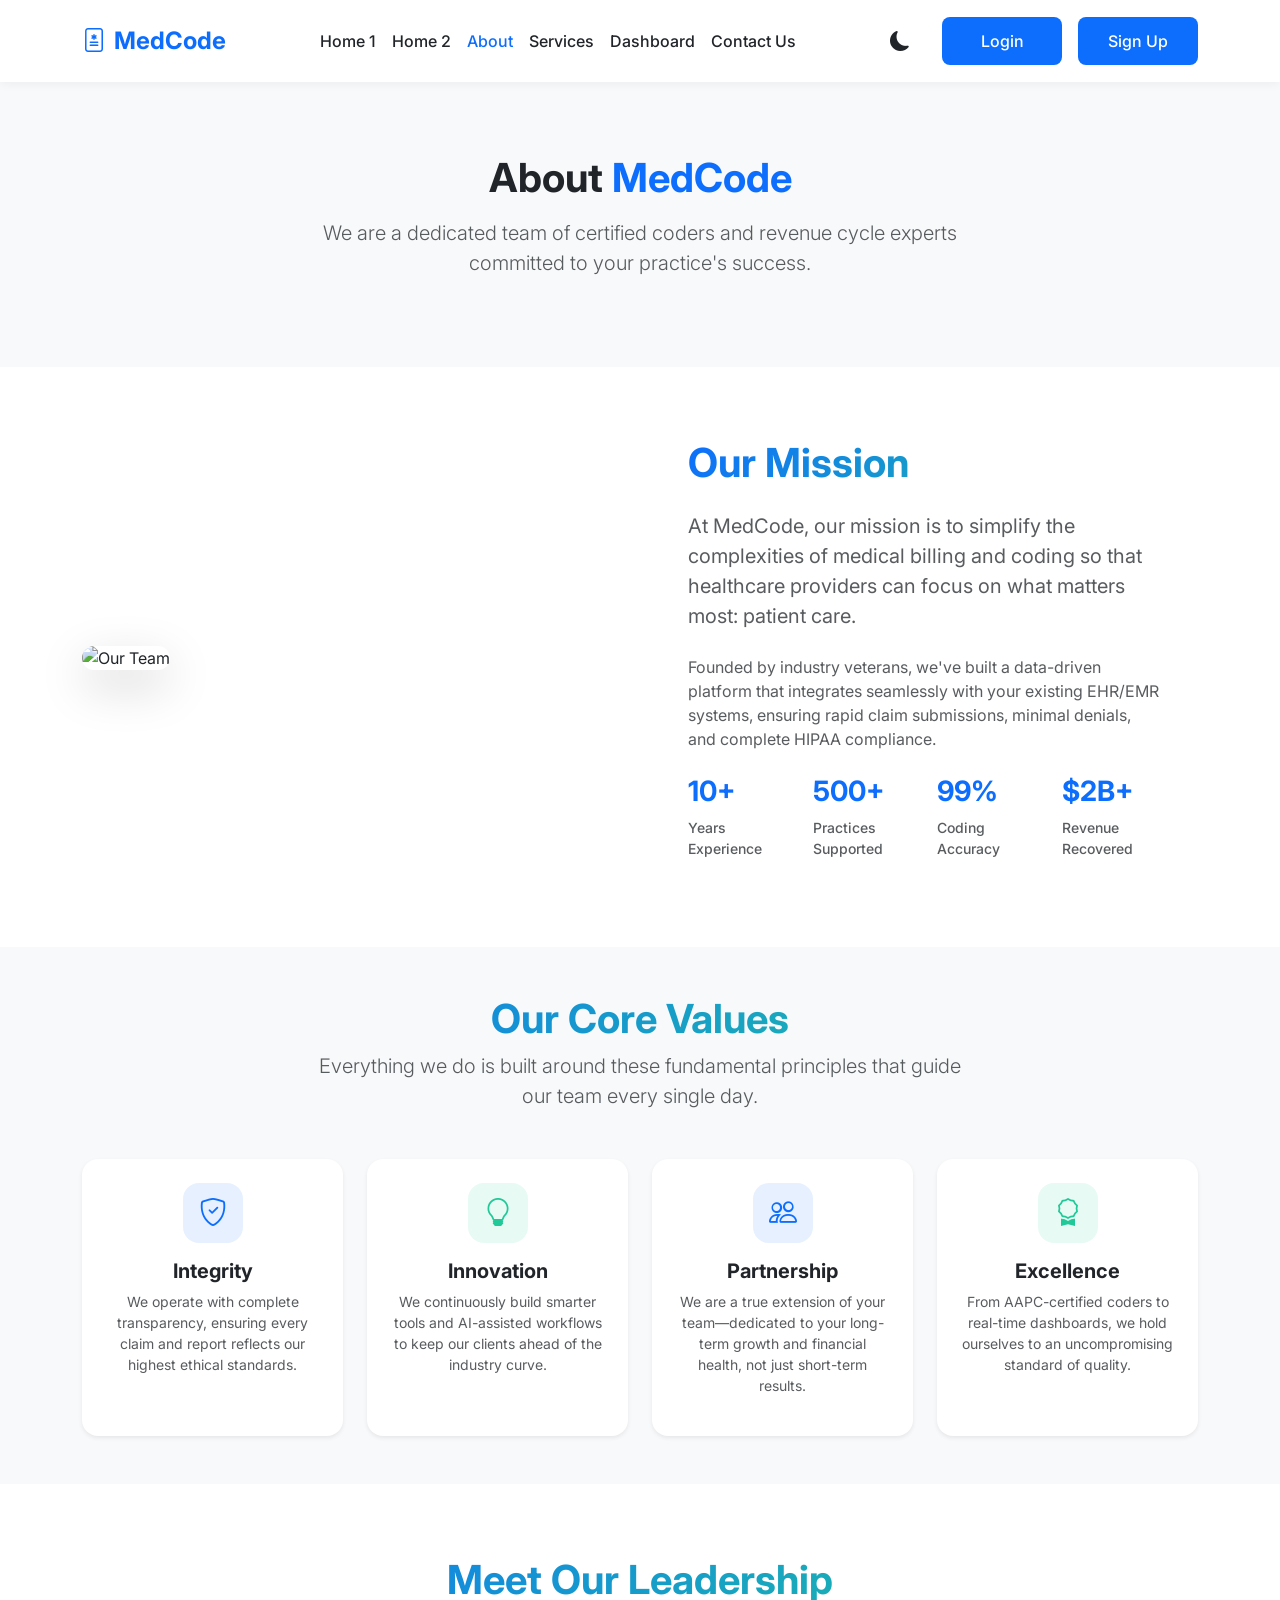
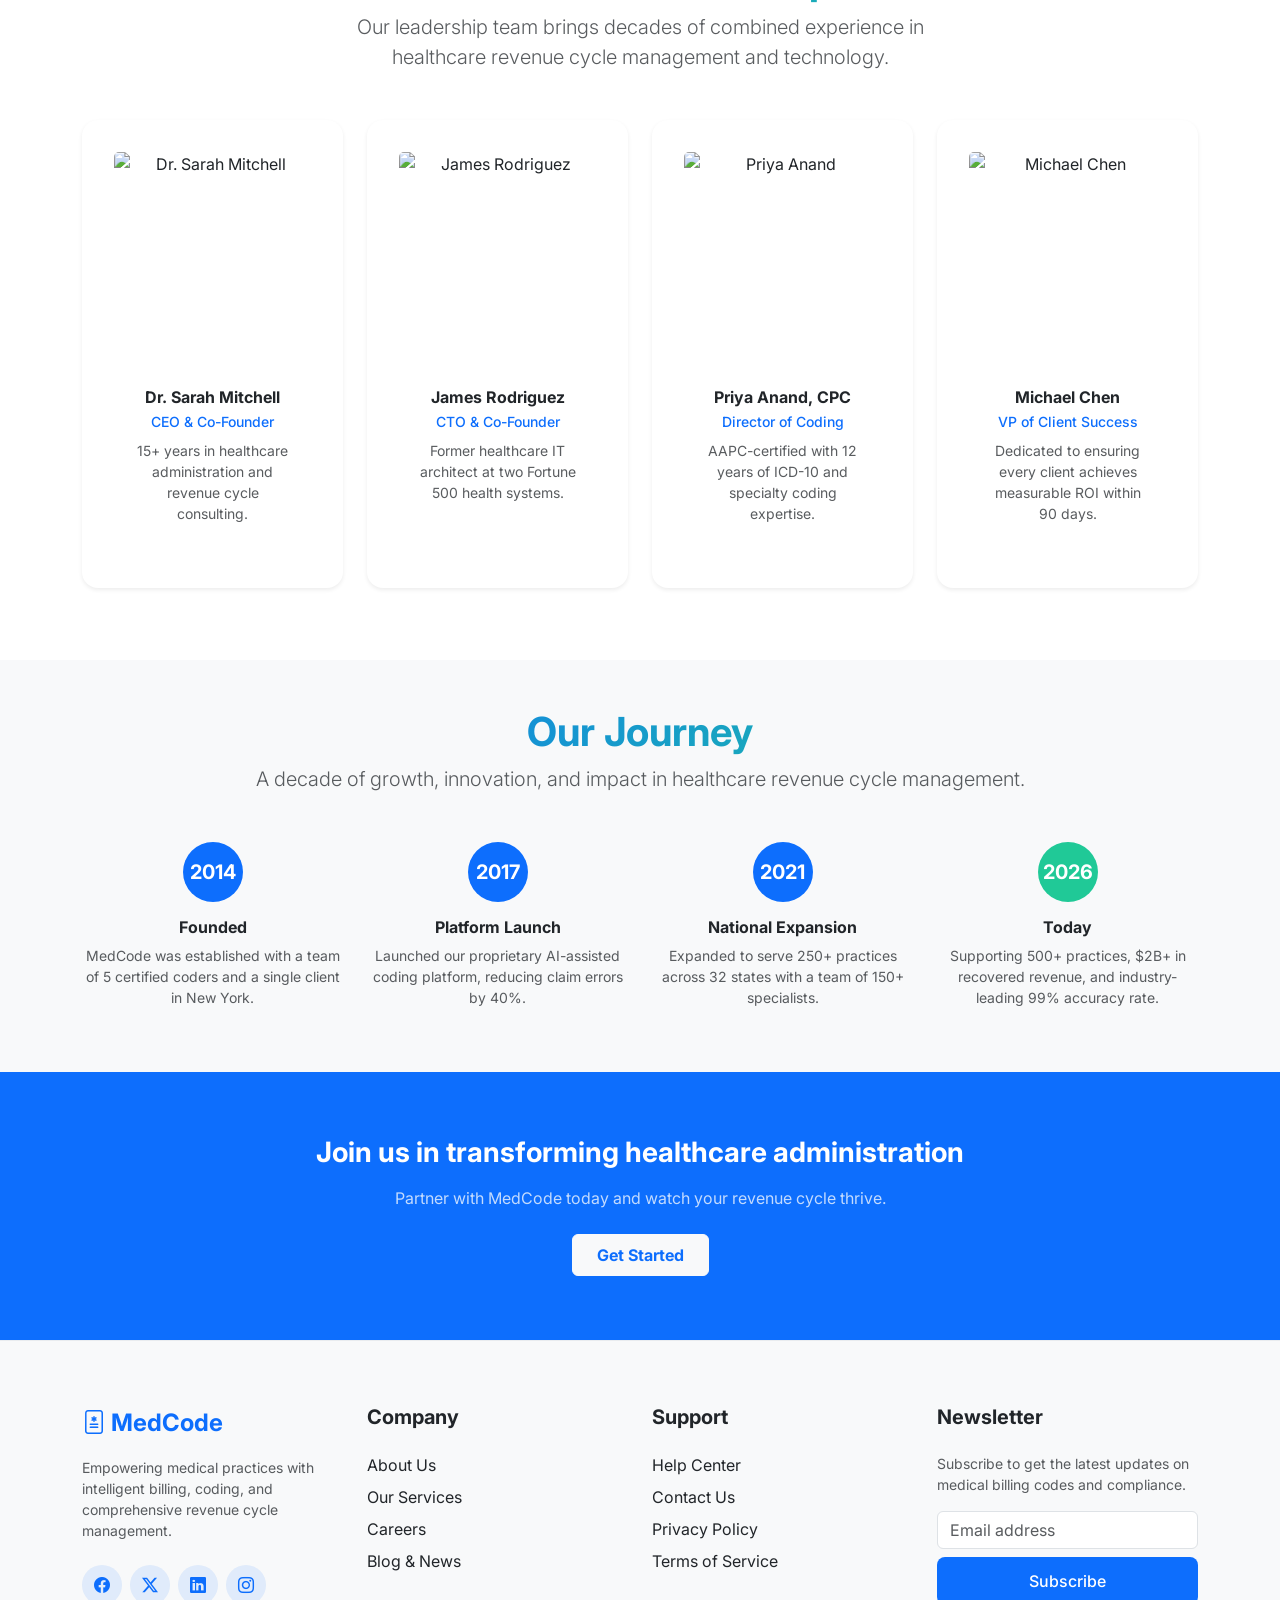
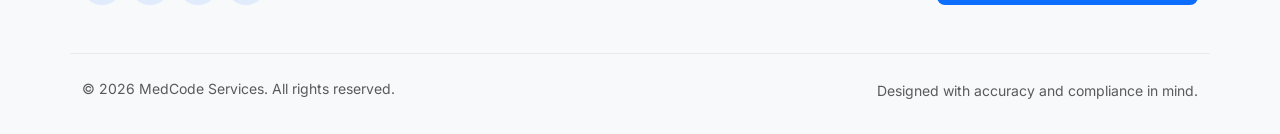
==== about.html @ 9fbd4647 "Refine UI: expand content on about/services, fix navbar responsiveness, and enhance dark mode suppor" ====
<!DOCTYPE html>
<html lang="en" dir="ltr" data-bs-theme="light">
<head>
  <meta charset="UTF-8">
  <meta name="viewport" content="width=device-width, initial-scale=1.0">
  <title>About Us - MedCode | Medical Billing</title>
  <meta name="description" content="Learn more about MedCode, our mission, and our dedicated team of certified medical coders.">
  
  <!-- Google Fonts: Inter -->
  <link rel="preconnect" href="https://fonts.googleapis.com">
  <link rel="preconnect" href="https://fonts.gstatic.com" crossorigin>
  <link href="https://fonts.googleapis.com/css2?family=Inter:wght@300;400;500;600;700;800&display=swap" rel="stylesheet">
  
  <!-- Bootstrap 5 CSS -->
  <link href="https://cdn.jsdelivr.net/npm/bootstrap@5.3.2/dist/css/bootstrap.min.css" rel="stylesheet">
  
  <!-- Bootstrap Icons -->
  <link rel="stylesheet" href="https://cdn.jsdelivr.net/npm/bootstrap-icons@1.11.1/font/bootstrap-icons.css">
  
  <!-- Custom CSS -->
  <link rel="stylesheet" href="assets/css/index.css">
  
  <!-- Favicon -->
  <link rel="icon" type="image/svg+xml" href="assets/images/favicon.svg">
  <link href="https://unpkg.com/aos@2.3.1/dist/aos.css" rel="stylesheet">
</head>
<body>

  <!-- Header / Navbar -->
  <nav class="navbar navbar-expand-lg sticky-top glass-card">
    <div class="container">
      <a class="navbar-brand" href="index.html">
        <i class="bi bi-file-medical text-primary-custom"></i>
        <span>MedCode</span>
      </a>

      <!-- Mobile Toggle -->
      <button class="navbar-toggler border-0 shadow-none" type="button" data-bs-toggle="collapse" data-bs-target="#navbarCollapse" aria-controls="navbarCollapse" aria-expanded="false" aria-label="Toggle navigation">
        <span class="navbar-toggler-icon"></span>
      </button>

      <!-- Desktop & Mobile Menu -->
      <div class="collapse navbar-collapse" id="navbarCollapse">
        <ul class="navbar-nav mx-auto mb-2 mb-lg-0 pe-3 py-3 py-lg-0">
          <li class="nav-item"><a class="nav-link" href="index.html">Home 1</a></li>
          <li class="nav-item"><a class="nav-link" href="home2.html">Home 2</a></li>
          <li class="nav-item"><a class="nav-link active" aria-current="page" href="about.html">About</a></li>
          <li class="nav-item"><a class="nav-link" href="services.html">Services</a></li>
          <li class="nav-item"><a class="nav-link" href="dashboard.html">Dashboard</a></li>
          <li class="nav-item"><a class="nav-link" href="contact.html">Contact Us</a></li>
        </ul>

        <div class="d-flex flex-column flex-lg-row align-items-stretch align-items-lg-center gap-3 pb-3 pb-lg-0 mt-3 mt-lg-0">
          <button id="theme-toggle" class="btn btn-link nav-link px-0 me-lg-3 text-start" aria-label="Toggle theme">
            <i id="theme-icon" class="bi bi-moon-fill fs-5"></i>
          </button>
          <a href="login.html" class="btn btn-primary-custom w-100 w-lg-auto text-center" style="min-width: 120px;">Login</a>
          <a href="signup.html" class="btn btn-primary-custom w-100 w-lg-auto text-center" style="min-width: 120px;">Sign Up</a>
        </div>
      </div>
    </div>
  </nav>


  <!-- Page Header -->
  <section class="py-5 bg-tertiary-custom text-center border-bottom border-light">
    <div class="container py-4">
      <h1 class="fw-bold fs-1 mb-3">About <span class="text-primary-custom">MedCode</span></h1>
      <p class="lead text-muted mx-auto" style="max-width: 700px;">We are a dedicated team of certified coders and revenue cycle experts committed to your practice's success.</p>
    </div>
  </section>

  <!-- About Section: Mission -->
  <section class="py-5 my-4">
    <div class="container">
      <div class="row align-items-center gy-5">
        <div class="col-lg-6">
          <img src="https://images.unsplash.com/photo-1551076805-e1869033e561?auto=format&fit=crop&w=800&q=80" alt="Our Team" class="img-fluid rounded-4 shadow-lg">
        </div>
        <div class="col-lg-6 px-lg-5">
          <h2 data-aos="fade-right" class="fw-bold fs-1 text-gradient mb-4">Our Mission</h2>
          <p class="text-muted mb-4 fs-5">At MedCode, our mission is to simplify the complexities of medical billing and coding so that healthcare providers can focus on what matters most: patient care.</p>
          <p class="text-muted mb-4">Founded by industry veterans, we've built a data-driven platform that integrates seamlessly with your existing EHR/EMR systems, ensuring rapid claim submissions, minimal denials, and complete HIPAA compliance.</p>
          <div class="row mt-4">
            <div class="col-6 col-sm-3">
              <h3 data-aos="fade-up" class="fw-bold text-primary-custom">10+</h3>
              <p class="text-muted small fw-medium">Years Experience</p>
            </div>
            <div class="col-6 col-sm-3">
              <h3 data-aos="fade-up" class="fw-bold text-primary-custom">500+</h3>
              <p class="text-muted small fw-medium">Practices Supported</p>
            </div>
            <div class="col-6 col-sm-3">
              <h3 data-aos="fade-up" class="fw-bold text-primary-custom">99%</h3>
              <p class="text-muted small fw-medium">Coding Accuracy</p>
            </div>
            <div class="col-6 col-sm-3">
              <h3 data-aos="fade-up" class="fw-bold text-primary-custom">$2B+</h3>
              <p class="text-muted small fw-medium">Revenue Recovered</p>
            </div>
          </div>
        </div>
      </div>
    </div>
  </section>

  <!-- Core Values Section -->
  <section class="py-5 bg-tertiary-custom">
    <div class="container">
      <div class="text-center mb-5">
        <h2 data-aos="fade-up" class="fw-bold fs-1 text-gradient">Our Core <span class="text-secondary-custom">Values</span></h2>
        <p class="text-muted lead mx-auto" style="max-width: 650px;">Everything we do is built around these fundamental principles that guide our team every single day.</p>
      </div>
      <div class="row g-4">
        <div class="col-md-6 col-lg-3">
          <div class="card custom-card h-100 text-center p-4 border-0 shadow-sm">
            <div class="icon-box mx-auto mb-3" style="background: rgba(13,110,253,0.1);">
              <i class="bi bi-shield-check text-primary-custom fs-3"></i>
            </div>
            <h5 class="fw-bold mb-2">Integrity</h5>
            <p class="text-muted small">We operate with complete transparency, ensuring every claim and report reflects our highest ethical standards.</p>
          </div>
        </div>
        <div class="col-md-6 col-lg-3">
          <div class="card custom-card h-100 text-center p-4 border-0 shadow-sm">
            <div class="icon-box mx-auto mb-3" style="background: rgba(32,201,151,0.1);">
              <i class="bi bi-lightbulb text-secondary-custom fs-3"></i>
            </div>
            <h5 class="fw-bold mb-2">Innovation</h5>
            <p class="text-muted small">We continuously build smarter tools and AI-assisted workflows to keep our clients ahead of the industry curve.</p>
          </div>
        </div>
        <div class="col-md-6 col-lg-3">
          <div class="card custom-card h-100 text-center p-4 border-0 shadow-sm">
            <div class="icon-box mx-auto mb-3" style="background: rgba(13,110,253,0.1);">
              <i class="bi bi-people text-primary-custom fs-3"></i>
            </div>
            <h5 class="fw-bold mb-2">Partnership</h5>
            <p class="text-muted small">We are a true extension of your team—dedicated to your long-term growth and financial health, not just short-term results.</p>
          </div>
        </div>
        <div class="col-md-6 col-lg-3">
          <div class="card custom-card h-100 text-center p-4 border-0 shadow-sm">
            <div class="icon-box mx-auto mb-3" style="background: rgba(32,201,151,0.1);">
              <i class="bi bi-award text-secondary-custom fs-3"></i>
            </div>
            <h5 class="fw-bold mb-2">Excellence</h5>
            <p class="text-muted small">From AAPC-certified coders to real-time dashboards, we hold ourselves to an uncompromising standard of quality.</p>
          </div>
        </div>
      </div>
    </div>
  </section>

  <!-- Team Section -->
  <section class="py-5 my-4">
    <div class="container">
      <div class="text-center mb-5">
        <h2 data-aos="fade-up" class="fw-bold fs-1 text-gradient">Meet Our <span class="text-primary-custom">Leadership</span></h2>
        <p class="text-muted lead mx-auto" style="max-width: 650px;">Our leadership team brings decades of combined experience in healthcare revenue cycle management and technology.</p>
      </div>
      <div class="row g-4 justify-content-center">
        <div class="col-sm-6 col-lg-3">
          <div class="card custom-card text-center border-0 shadow-sm overflow-hidden">
            <img src="https://images.unsplash.com/photo-1612349317150-e413f6a5b16d?auto=format&fit=crop&w=400&q=80" alt="Dr. Sarah Mitchell" class="card-img-top" style="height: 220px; object-fit: cover;">
            <div class="card-body p-3">
              <h6 class="fw-bold mb-1">Dr. Sarah Mitchell</h6>
              <p class="text-primary-custom small fw-medium mb-2">CEO & Co-Founder</p>
              <p class="text-muted small">15+ years in healthcare administration and revenue cycle consulting.</p>
            </div>
          </div>
        </div>
        <div class="col-sm-6 col-lg-3">
          <div class="card custom-card text-center border-0 shadow-sm overflow-hidden">
            <img src="https://images.unsplash.com/photo-1560250097-0b93528c311a?auto=format&fit=crop&w=400&q=80" alt="James Rodriguez" class="card-img-top" style="height: 220px; object-fit: cover;">
            <div class="card-body p-3">
              <h6 class="fw-bold mb-1">James Rodriguez</h6>
              <p class="text-primary-custom small fw-medium mb-2">CTO & Co-Founder</p>
              <p class="text-muted small">Former healthcare IT architect at two Fortune 500 health systems.</p>
            </div>
          </div>
        </div>
        <div class="col-sm-6 col-lg-3">
          <div class="card custom-card text-center border-0 shadow-sm overflow-hidden">
            <img src="https://images.unsplash.com/photo-1573497019940-1c28c88b4f3e?auto=format&fit=crop&w=400&q=80" alt="Priya Anand" class="card-img-top" style="height: 220px; object-fit: cover;">
            <div class="card-body p-3">
              <h6 class="fw-bold mb-1">Priya Anand, CPC</h6>
              <p class="text-primary-custom small fw-medium mb-2">Director of Coding</p>
              <p class="text-muted small">AAPC-certified with 12 years of ICD-10 and specialty coding expertise.</p>
            </div>
          </div>
        </div>
        <div class="col-sm-6 col-lg-3">
          <div class="card custom-card text-center border-0 shadow-sm overflow-hidden">
            <img src="https://images.unsplash.com/photo-1566492031773-4f4e44671857?auto=format&fit=crop&w=400&q=80" alt="Michael Chen" class="card-img-top" style="height: 220px; object-fit: cover;">
            <div class="card-body p-3">
              <h6 class="fw-bold mb-1">Michael Chen</h6>
              <p class="text-primary-custom small fw-medium mb-2">VP of Client Success</p>
              <p class="text-muted small">Dedicated to ensuring every client achieves measurable ROI within 90 days.</p>
            </div>
          </div>
        </div>
      </div>
    </div>
  </section>

  <!-- Company Timeline -->
  <section class="py-5 bg-tertiary-custom">
    <div class="container">
      <div class="text-center mb-5">
        <h2 data-aos="fade-up" class="fw-bold fs-1 text-gradient">Our <span class="text-secondary-custom">Journey</span></h2>
        <p class="text-muted lead">A decade of growth, innovation, and impact in healthcare revenue cycle management.</p>
      </div>
      <div class="row g-0">
        <div class="col-12">
          <div class="row g-4">
            <div class="col-md-3 text-center" data-aos="fade-up">
              <div class="bg-primary text-white rounded-circle d-inline-flex align-items-center justify-content-center fw-bold fs-5 mb-3" style="width:60px;height:60px;">2014</div>
              <h6 class="fw-bold">Founded</h6>
              <p class="text-muted small">MedCode was established with a team of 5 certified coders and a single client in New York.</p>
            </div>
            <div class="col-md-3 text-center" data-aos="fade-up" data-aos-delay="100">
              <div class="bg-primary text-white rounded-circle d-inline-flex align-items-center justify-content-center fw-bold fs-5 mb-3" style="width:60px;height:60px;">2017</div>
              <h6 class="fw-bold">Platform Launch</h6>
              <p class="text-muted small">Launched our proprietary AI-assisted coding platform, reducing claim errors by 40%.</p>
            </div>
            <div class="col-md-3 text-center" data-aos="fade-up" data-aos-delay="200">
              <div class="bg-primary text-white rounded-circle d-inline-flex align-items-center justify-content-center fw-bold fs-5 mb-3" style="width:60px;height:60px;">2021</div>
              <h6 class="fw-bold">National Expansion</h6>
              <p class="text-muted small">Expanded to serve 250+ practices across 32 states with a team of 150+ specialists.</p>
            </div>
            <div class="col-md-3 text-center" data-aos="fade-up" data-aos-delay="300">
              <div class="bg-secondary-custom text-white rounded-circle d-inline-flex align-items-center justify-content-center fw-bold fs-5 mb-3" style="width:60px;height:60px;">2026</div>
              <h6 class="fw-bold">Today</h6>
              <p class="text-muted small">Supporting 500+ practices, $2B+ in recovered revenue, and industry-leading 99% accuracy rate.</p>
            </div>
          </div>
        </div>
      </div>
    </div>
  </section>

  <!-- CTA Banner -->
  <section class="py-5 bg-primary-custom text-white text-center">
    <div class="container py-3">
      <h3 data-aos="fade-up" class="fw-bold mb-3">Join us in transforming healthcare administration</h3>
      <p class="mb-4 opacity-75">Partner with MedCode today and watch your revenue cycle thrive.</p>
      <a href="signup.html" class="btn btn-light text-primary-custom fw-bold px-4 py-2">Get Started</a>
    </div>
  </section>



  <!-- Footer -->
  <footer class="footer">
    <div class="container">
      <div class="row gy-4">
        <div class="col-lg-3 col-md-6">
          <a class="navbar-brand mb-3 d-inline-block" href="index.html">
            <i class="bi bi-file-medical text-primary-custom"></i>
            <span class="fs-4">MedCode</span>
          </a>
          <p class="text-muted mb-4 small">Empowering medical practices with intelligent billing, coding, and comprehensive revenue cycle management.</p>
          <div class="d-flex">
            <a href="#" class="social-icon" aria-label="Facebook"><i class="bi bi-facebook"></i></a>
            <a href="#" class="social-icon" aria-label="Twitter"><i class="bi bi-twitter-x"></i></a>
            <a href="#" class="social-icon" aria-label="LinkedIn"><i class="bi bi-linkedin"></i></a>
            <a href="#" class="social-icon" aria-label="Instagram"><i class="bi bi-instagram"></i></a>
          </div>
        </div>
        <div class="col-lg-3 col-md-6">
          <h5 class="fw-bold mb-4">Company</h5>
          <a href="about.html" class="footer-link">About Us</a>
          <a href="services.html" class="footer-link">Our Services</a>
          <a href="#" class="footer-link">Careers</a>
          <a href="#" class="footer-link">Blog & News</a>
        </div>
        <div class="col-lg-3 col-md-6">
          <h5 class="fw-bold mb-4">Support</h5>
          <a href="#" class="footer-link">Help Center</a>
          <a href="#" class="footer-link">Contact Us</a>
          <a href="#" class="footer-link">Privacy Policy</a>
          <a href="#" class="footer-link">Terms of Service</a>
        </div>
        <div class="col-lg-3 col-md-6">
          <h5 class="fw-bold mb-4">Newsletter</h5>
          <p class="text-muted small mb-3">Subscribe to get the latest updates on medical billing codes and compliance.</p>
          <form class="d-flex flex-column gap-2">
            <input type="email" class="form-control" placeholder="Email address" required>
            <button type="submit" class="btn btn-primary-custom">Subscribe</button>
          </form>
        </div>
      </div>
      <div class="row mt-5 pt-4 border-top border-secondary border-opacity-10 text-center text-md-start">
        <div class="col-md-6">
          <p class="text-muted small mb-0">&copy; 2026 MedCode Services. All rights reserved.</p>
        </div>
        <div class="col-md-6 text-md-end mt-2 mt-md-0">
          <span class="text-muted small">Designed with accuracy and compliance in mind.</span>
        </div>
      </div>
    </div>
  </footer>

  <button id="back-to-top" aria-label="Back to top">
    <i class="bi bi-arrow-up"></i>
  </button>

  <script src="https://cdn.jsdelivr.net/npm/bootstrap@5.3.2/dist/js/bootstrap.bundle.min.js"></script>
  <script src="assets/js/main.js"></script>
  <script src="https://unpkg.com/aos@2.3.1/dist/aos.js"></script>
  <script>AOS.init({ duration: 800, once: true });</script>
</body>
</html>
---- assets/css/index.css ----
:root {
  --primary-color: #0d6efd; /* Medical Blue */
  --primary-hover: #0a58ca;
  --secondary-color: #20c997; /* Growth Teal */
  --secondary-hover: #1aa179;
  --tertiary-color: #f8f9fa; /* Background */
  --text-dark: #212529;
  --text-light: #f8f9fa;
  --bg-color: #ffffff;
  --card-bg: #ffffff;
  --border-color: #e9ecef;
}

[data-bs-theme="dark"] {
  --primary-color: #3d8bfd;
  --primary-hover: #0d6efd;
  --secondary-color: #20c997;
  --secondary-hover: #1aa179;
  --tertiary-color: #2b3035; /* Dark Card Background */
  --text-dark: #f8f9fa;
  --text-light: #212529;
  --bg-color: #212529; /* Dark Background */
  --card-bg: #2b3035;
  --border-color: #495057;
}

body {
  font-family: 'Inter', system-ui, -apple-system, sans-serif;
  background-color: var(--bg-color);
  color: var(--text-dark);
  transition: background-color 0.3s ease, color 0.3s ease;
  overflow-x: hidden;
}

/* Custom Utilities */
.text-primary-custom { color: var(--primary-color) !important; }
.text-secondary-custom { color: var(--secondary-color) !important; }
.bg-primary-custom { background-color: var(--primary-color) !important; color: white !important; }
.bg-secondary-custom { background-color: var(--secondary-color) !important; color: white !important; }
.bg-tertiary-custom { background-color: var(--tertiary-color) !important; }

/* Buttons */
.btn-primary-custom {
  background-color: var(--primary-color);
  color: white;
  border: none;
  padding: 0.75rem 1.5rem;
  border-radius: 0.5rem;
  font-weight: 500;
  transition: all 0.3s ease;
}
.btn-primary-custom:hover {
  background-color: var(--primary-hover);
  color: white;
  transform: translateY(-2px);
  box-shadow: 0 4px 12px rgba(13, 110, 253, 0.2);
}

.btn-secondary-custom {
  background-color: var(--secondary-color);
  color: white;
  border: none;
  padding: 0.75rem 1.5rem;
  border-radius: 0.5rem;
  font-weight: 500;
  transition: all 0.3s ease;
}
.btn-secondary-custom:hover {
  background-color: var(--secondary-hover);
  color: white;
  transform: translateY(-2px);
  box-shadow: 0 4px 12px rgba(32, 201, 151, 0.2);
}

.btn-outline-custom {
  background-color: transparent;
  color: var(--primary-color);
  border: 2px solid var(--primary-color);
  padding: 0.75rem 1.5rem;
  border-radius: 0.5rem;
  font-weight: 500;
  transition: all 0.3s ease;
}
.btn-outline-custom:hover {
  background-color: var(--primary-color);
  color: white;
  transform: translateY(-2px);
}

/* Header & Navbar */
.navbar {
  background-color: var(--bg-color) !important;
  box-shadow: 0 2px 10px rgba(0,0,0,0.05);
  transition: all 0.3s ease;
  padding: 1rem 0;
}
[data-bs-theme="dark"] .navbar {
  box-shadow: 0 2px 10px rgba(0,0,0,0.2);
}
.navbar-brand {
  font-weight: 700;
  color: var(--primary-color) !important;
  font-size: 1.5rem;
  display: flex;
  align-items: center;
  gap: 0.5rem;
}
.nav-link {
  font-weight: 500;
  color: var(--text-dark) !important;
  transition: color 0.3s;
  white-space: nowrap;
}
.nav-link:hover, .nav-link.active {
  color: var(--primary-color) !important;
}

/* Offcanvas */
.offcanvas {
  background-color: var(--bg-color);
  color: var(--text-dark);
}
.offcanvas-header .btn-close {
  filter: var(--bs-btn-close-color);
}
[data-bs-theme="dark"] .offcanvas-header .btn-close {
  filter: invert(1) grayscale(100%) brightness(200%);
}

/* Footer */
.footer {
  background-color: var(--tertiary-color);
  padding: 4rem 0 2rem;
  border-top: 1px solid var(--border-color);
}
.footer-link {
  color: var(--text-dark);
  text-decoration: none;
  transition: color 0.3s;
  display: block;
  margin-bottom: 0.5rem;
}
.footer-link:hover {
  color: var(--primary-color);
}
.social-icon {
  display: inline-flex;
  align-items: center;
  justify-content: center;
  width: 40px;
  height: 40px;
  border-radius: 50%;
  background-color: rgba(13, 110, 253, 0.1);
  color: var(--primary-color);
  transition: all 0.3s ease;
  margin-right: 0.5rem;
  text-decoration: none;
}
.social-icon:hover {
  background-color: var(--primary-color);
  color: white;
  transform: translateY(-2px);
}

/* Cards */
.custom-card {
  background-color: var(--card-bg);
  border: 1px solid var(--border-color);
  border-radius: 1rem;
  padding: 2rem;
  height: 100%;
  transition: all 0.3s ease;
}
.custom-card:hover {
  transform: translateY(-5px);
  box-shadow: 0 10px 30px rgba(0,0,0,0.05);
  border-color: var(--primary-color);
}
[data-bs-theme="dark"] .custom-card:hover {
  box-shadow: 0 10px 30px rgba(0,0,0,0.2);
}

.icon-box {
  width: 60px;
  height: 60px;
  display: flex;
  align-items: center;
  justify-content: center;
  border-radius: 1rem;
  background-color: rgba(13, 110, 253, 0.1);
  color: var(--primary-color);
  font-size: 1.5rem;
  margin-bottom: 1.5rem;
}
[data-bs-theme="dark"] .icon-box {
  background-color: rgba(61, 139, 253, 0.1);
}

/* Hero Section */
.hero-section {
  padding: 6rem 0;
  background: linear-gradient(135deg, var(--tertiary-color) 0%, var(--bg-color) 100%);
}
[data-bs-theme="dark"] .hero-section {
  background: linear-gradient(135deg, #1e2227 0%, var(--bg-color) 100%);
}
.hero-title {
  font-size: clamp(2rem, 5vw, 3.5rem);
  font-weight: 800;
  line-height: 1.2;
  margin-bottom: 1.5rem;
}
.hero-subtitle {
  font-size: 1.25rem;
  color: var(--text-dark);
  opacity: 0.8;
  margin-bottom: 2rem;
}
.hero-img {
  max-width: 100%;
  border-radius: 1.5rem;
  box-shadow: 0 20px 40px rgba(0,0,0,0.1);
}
[data-bs-theme="dark"] .hero-img {
  box-shadow: 0 20px 40px rgba(0,0,0,0.3);
}

/* Data Section */
.data-card {
  text-align: center;
  padding: 2rem;
  border-right: 1px solid var(--border-color);
}
.data-card:last-child {
  border-right: none;
}
@media (max-width: 768px) {
  .data-card {
    border-right: none;
    border-bottom: 1px solid var(--border-color);
  }
  .data-card:last-child {
    border-bottom: none;
  }
}
.data-number {
  font-size: 3rem;
  font-weight: 800;
  color: var(--secondary-color);
  margin-bottom: 0.5rem;
}

/* Back to top */
#back-to-top {
  position: fixed;
  bottom: 20px;
  right: 20px;
  display: none;
  background-color: var(--primary-color);
  color: white;
  border: none;
  border-radius: 50%;
  width: 50px;
  height: 50px;
  font-size: 1.5rem;
  justify-content: center;
  align-items: center;
  z-index: 99;
  box-shadow: 0 4px 10px rgba(0,0,0,0.2);
  transition: all 0.3s ease;
}
#back-to-top:hover {
  background-color: var(--primary-hover);
  transform: translateY(-3px);
}

/* Auth Pages */
.auth-wrapper {
  min-height: 100vh;
  display: flex;
  align-items: center;
  padding: 2rem 0;
}
.auth-image {
  border-radius: 1rem;
  object-fit: cover;
  height: 100%;
  min-height: 500px;
}
.social-login-btn {
  display: flex;
  align-items: center;
  justify-content: center;
  gap: 0.5rem;
  padding: 0.75rem;
  border: 1px solid var(--border-color);
  border-radius: 0.5rem;
  background-color: var(--bg-color);
  color: var(--text-dark);
  font-weight: 500;
  text-decoration: none;
  transition: all 0.3s ease;
}
.social-login-btn:hover {
  background-color: var(--tertiary-color);
}
.divider {
  display: flex;
  align-items: center;
  text-align: center;
  margin: 1.5rem 0;
  color: var(--text-dark);
  opacity: 0.6;
}
.divider::before, .divider::after {
  content: '';
  flex: 1;
  border-bottom: 1px solid var(--border-color);
}
.divider:not(:empty)::before {
  margin-right: .25em;
}
.divider:not(:empty)::after {
  margin-left: .25em;
}

/* Dashboard Sidebar */
.sidebar {
  background-color: var(--tertiary-color);
  min-height: calc(100vh - 76px); /* Header height */
  border-right: 1px solid var(--border-color);
}
.sidebar-link {
  display: flex;
  align-items: center;
  gap: 0.75rem;
  padding: 1rem 1.5rem;
  color: var(--text-dark);
  text-decoration: none;
  font-weight: 500;
  transition: all 0.3s ease;
  border-left: 3px solid transparent;
}
.sidebar-link:hover, .sidebar-link.active {
  background-color: rgba(13, 110, 253, 0.05);
  color: var(--primary-color);
  border-left-color: var(--primary-color);
}
.dashboard-content {
  padding: 2rem;
}

/* Premium Enhancements */
.glass-card {
  background: rgba(255, 255, 255, 0.85);
  backdrop-filter: blur(10px);
  -webkit-backdrop-filter: blur(10px);
  border: 1px solid rgba(255, 255, 255, 0.3);
}
[data-bs-theme="dark"] .glass-card {
  background: rgba(33, 37, 41, 0.65);
  border: 1px solid rgba(255, 255, 255, 0.1);
}

.text-gradient {
  background: linear-gradient(135deg, var(--primary-color), var(--secondary-color));
  -webkit-background-clip: text;
  -webkit-text-fill-color: transparent;
  background-clip: text;
}

.hover-elevate {
  transition: transform 0.3s cubic-bezier(0.175, 0.885, 0.32, 1.275), box-shadow 0.3s ease;
}
.hover-elevate:hover {
  transform: translateY(-8px);
  box-shadow: 0 15px 35px rgba(0,0,0,0.1) !important;
}
[data-bs-theme="dark"] .hover-elevate:hover {
  box-shadow: 0 15px 35px rgba(0,0,0,0.3) !important;
}

/* Responsive fixes */
@media (max-width: 991px) {
  .navbar-collapse {
    padding: 1rem 0;
    border-top: 1px solid var(--border-color);
    margin-top: 0.5rem;
  }
  .navbar-collapse .btn {
    width: 100%;
    text-align: center;
  }
}

@media (max-width: 576px) {
  .hero-section {
    padding: 4rem 0;
  }
  .auth-wrapper {
    align-items: flex-start;
    padding-top: 2rem;
  }
  .custom-card {
    padding: 1.25rem;
  }
  .data-number {
    font-size: 2rem;
  }
}

/* Form control dark mode fix */
[data-bs-theme="dark"] .form-control,
[data-bs-theme="dark"] .input-group-text {
  background-color: var(--card-bg);
  color: var(--text-dark);
  border-color: var(--border-color);
}
[data-bs-theme="dark"] .form-control::placeholder {
  color: #6c757d;
}

/* Accordion theme fix */
.accordion-button {
  background-color: var(--card-bg);
  color: var(--text-dark);
}
.accordion-button:not(.collapsed) {
  background-color: rgba(13, 110, 253, 0.05);
  color: var(--primary-color);
  box-shadow: none;
}
[data-bs-theme="dark"] .accordion-button {
  background-color: var(--card-bg);
  color: var(--text-dark);
}
[data-bs-theme="dark"] .accordion-item {
  background-color: var(--card-bg);
  border-color: var(--border-color);
}
[data-bs-theme="dark"] .accordion-body {
  background-color: var(--card-bg);
}
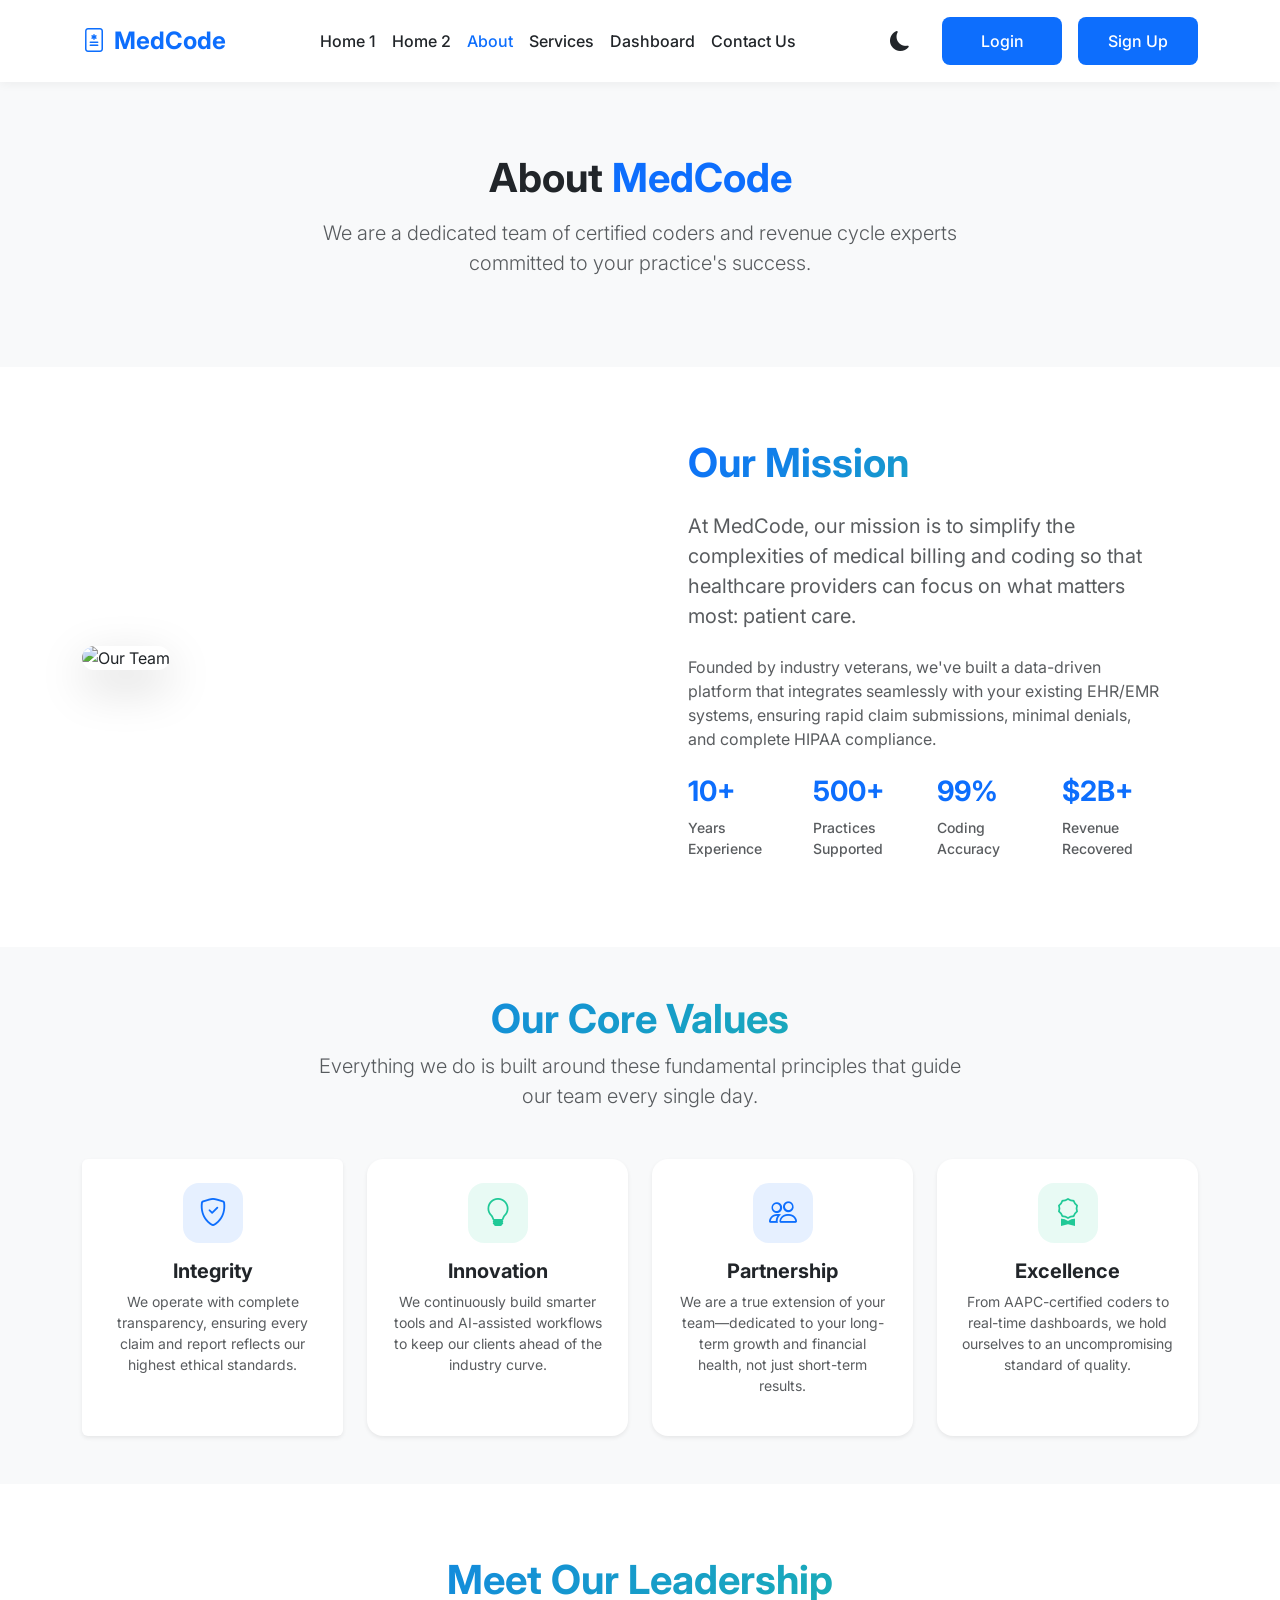
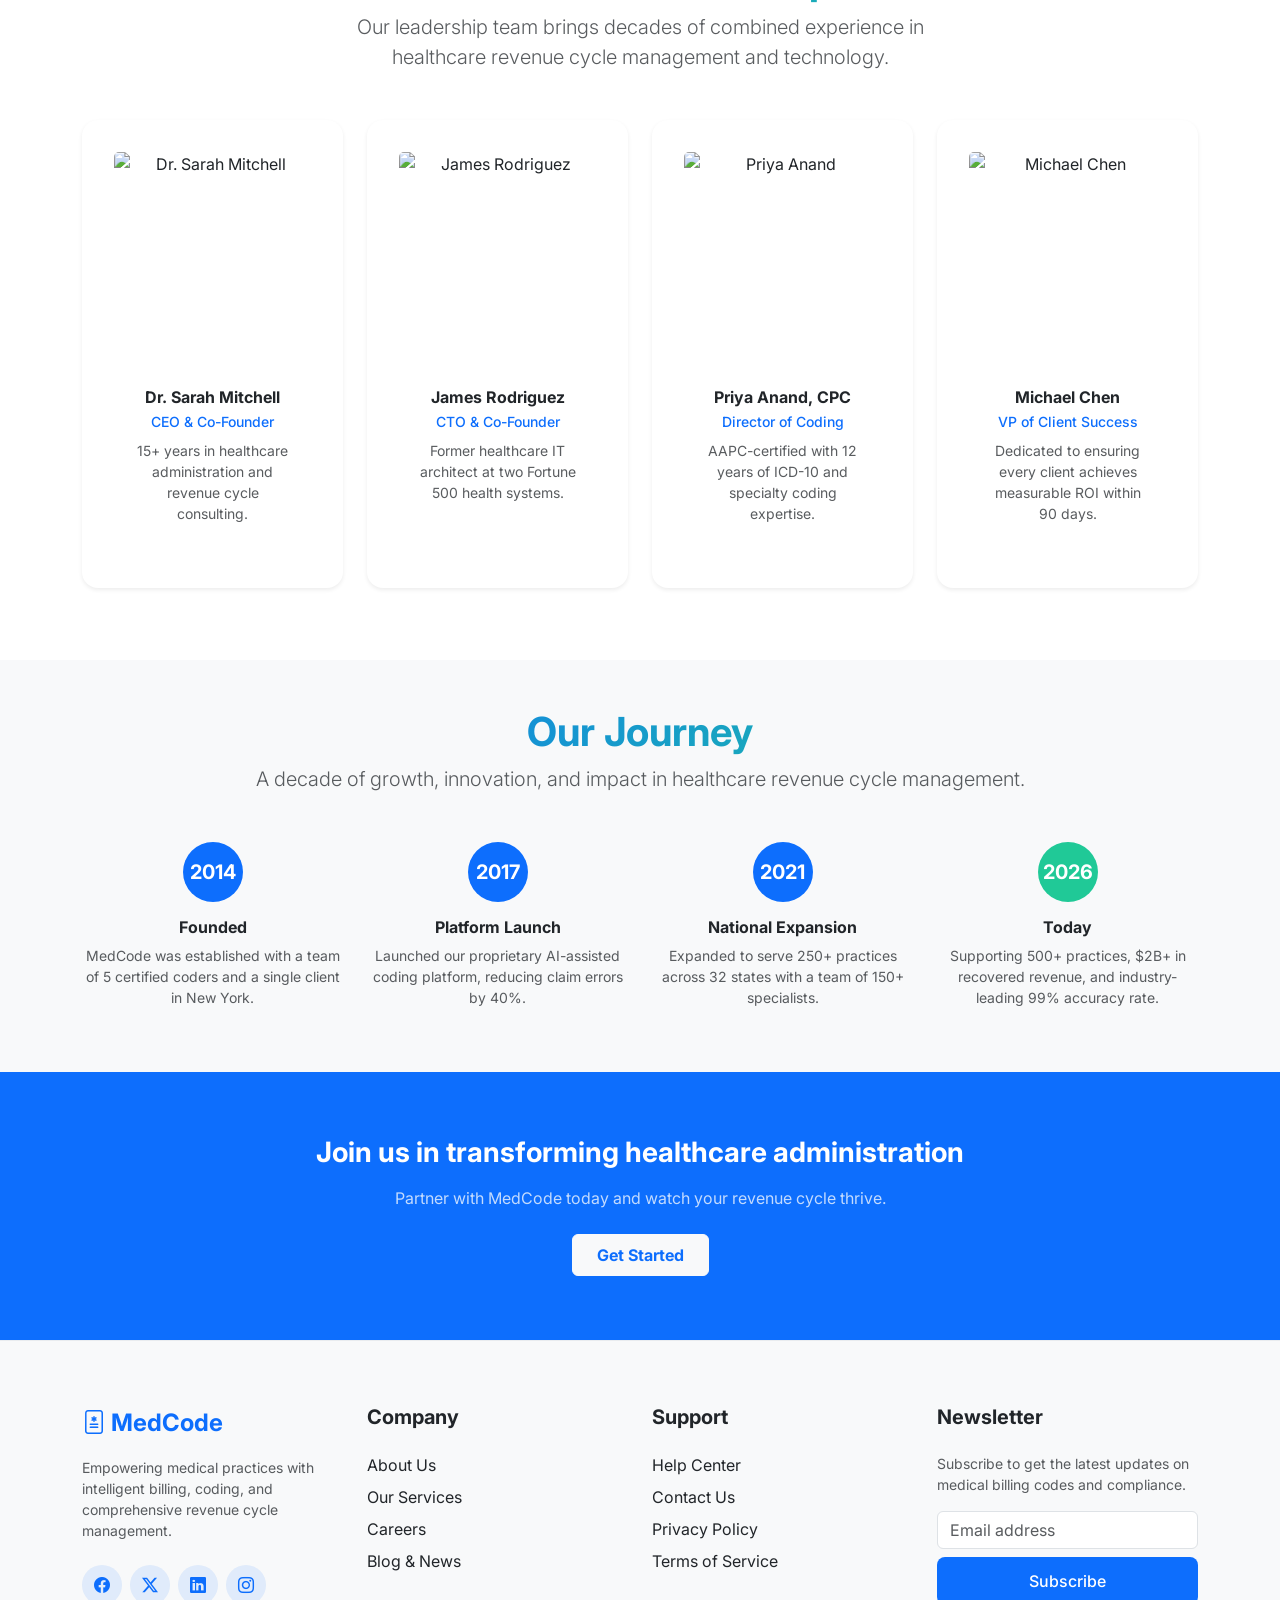
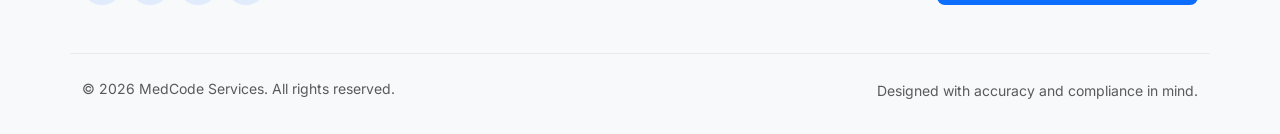
==== commit 8703a4b4: "Enhance icons and interactivity: add global hover effects, premium feature cards, and micro-animatio" ====
--- a/about.html
+++ b/about.html
@@ -113,7 +113,7 @@
       </div>
       <div class="row g-4">
         <div class="col-md-6 col-lg-3">
-          <div class="card custom-card h-100 text-center p-4 border-0 shadow-sm">
+          <div class="card feature-card h-100 text-center p-4 border-0 shadow-sm">
             <div class="icon-box mx-auto mb-3" style="background: rgba(13,110,253,0.1);">
               <i class="bi bi-shield-check text-primary-custom fs-3"></i>
             </div>
--- a/assets/css/index.css
+++ b/assets/css/index.css
@@ -380,6 +380,88 @@
   box-shadow: 0 15px 35px rgba(0,0,0,0.3) !important;
 }
 
+/* Global Icon & Interactivity Enhancements */
+i {
+  transition: transform 0.3s cubic-bezier(0.175, 0.885, 0.32, 1.275), color 0.3s ease !important;
+  display: inline-block;
+}
+i:hover {
+  transform: scale(1.15) rotate(5deg);
+  color: var(--secondary-color) !important;
+}
+
+/* Card & Icon Box Interactions */
+.custom-card:hover .icon-box i {
+  transform: scale(1.2) rotate(10deg);
+}
+.icon-box:hover {
+  background-color: rgba(13, 110, 253, 0.15) !important;
+  transform: translateY(-2px);
+  box-shadow: 0 4px 12px rgba(13, 110, 253, 0.1);
+}
+.icon-box:hover i {
+  color: var(--primary-color) !important;
+}
+
+/* Feature Card Specific Hover */
+.feature-card:hover .icon-box {
+  background-color: var(--primary-color) !important;
+  color: white !important;
+}
+.feature-card:hover .icon-box i {
+  color: white !important;
+}
+
+/* Footer Social Icon Polishing */
+.social-icon:hover i {
+  transform: scale(1.2);
+}
+
+/* Premium Elevate Enhancement */
+.hover-elevate:hover i {
+  transform: scale(1.1) rotate(5deg);
+}
+
+/* Dashboard Sidebar Icon Hover */
+.sidebar-link:hover i {
+  transform: translateX(3px) scale(1.1);
+}
+
+/* Play Button & Dashboard Specifics */
+.play-btn {
+  display: flex;
+  align-items: center;
+  justify-content: center;
+  width: 80px;
+  height: 80px;
+  background-color: var(--primary-color);
+  color: white;
+  border-radius: 50%;
+  font-size: 2rem;
+  transition: all 0.4s cubic-bezier(0.175, 0.885, 0.32, 1.275);
+  box-shadow: 0 0 0 0 rgba(13, 110, 253, 0.4);
+  animation: pulse-primary 2s infinite;
+}
+.play-btn:hover {
+  transform: scale(1.1);
+  background-color: white;
+  color: var(--primary-color);
+  box-shadow: 0 0 0 20px rgba(13, 110, 253, 0);
+}
+
+@keyframes pulse-primary {
+  0% { box-shadow: 0 0 0 0 rgba(13, 110, 253, 0.4); }
+  70% { box-shadow: 0 0 0 20px rgba(13, 110, 253, 0); }
+  100% { box-shadow: 0 0 0 0 rgba(13, 110, 253, 0); }
+}
+
+/* Dashboard & General Icon Container Hover */
+.card:hover .bg-primary.bg-opacity-10 i, .d-flex:hover .bg-primary.bg-opacity-10 i { color: var(--primary-color) !important; transform: scale(1.15); }
+.card:hover .bg-secondary.bg-opacity-10 i, .d-flex:hover .bg-secondary.bg-opacity-10 i { color: var(--secondary-color) !important; transform: scale(1.15); }
+.card:hover .bg-danger.bg-opacity-10 i, .d-flex:hover .bg-danger.bg-opacity-10 i { color: #dc3545 !important; transform: scale(1.15); }
+.card:hover .bg-info.bg-opacity-10 i, .d-flex:hover .bg-info.bg-opacity-10 i { color: #0dcaf0 !important; transform: scale(1.15); }
+.card:hover .bg-success.bg-opacity-10 i, .d-flex:hover .bg-success.bg-opacity-10 i { color: #198754 !important; transform: scale(1.15); }
+
 /* Responsive fixes */
 @media (max-width: 991px) {
   .navbar-collapse {
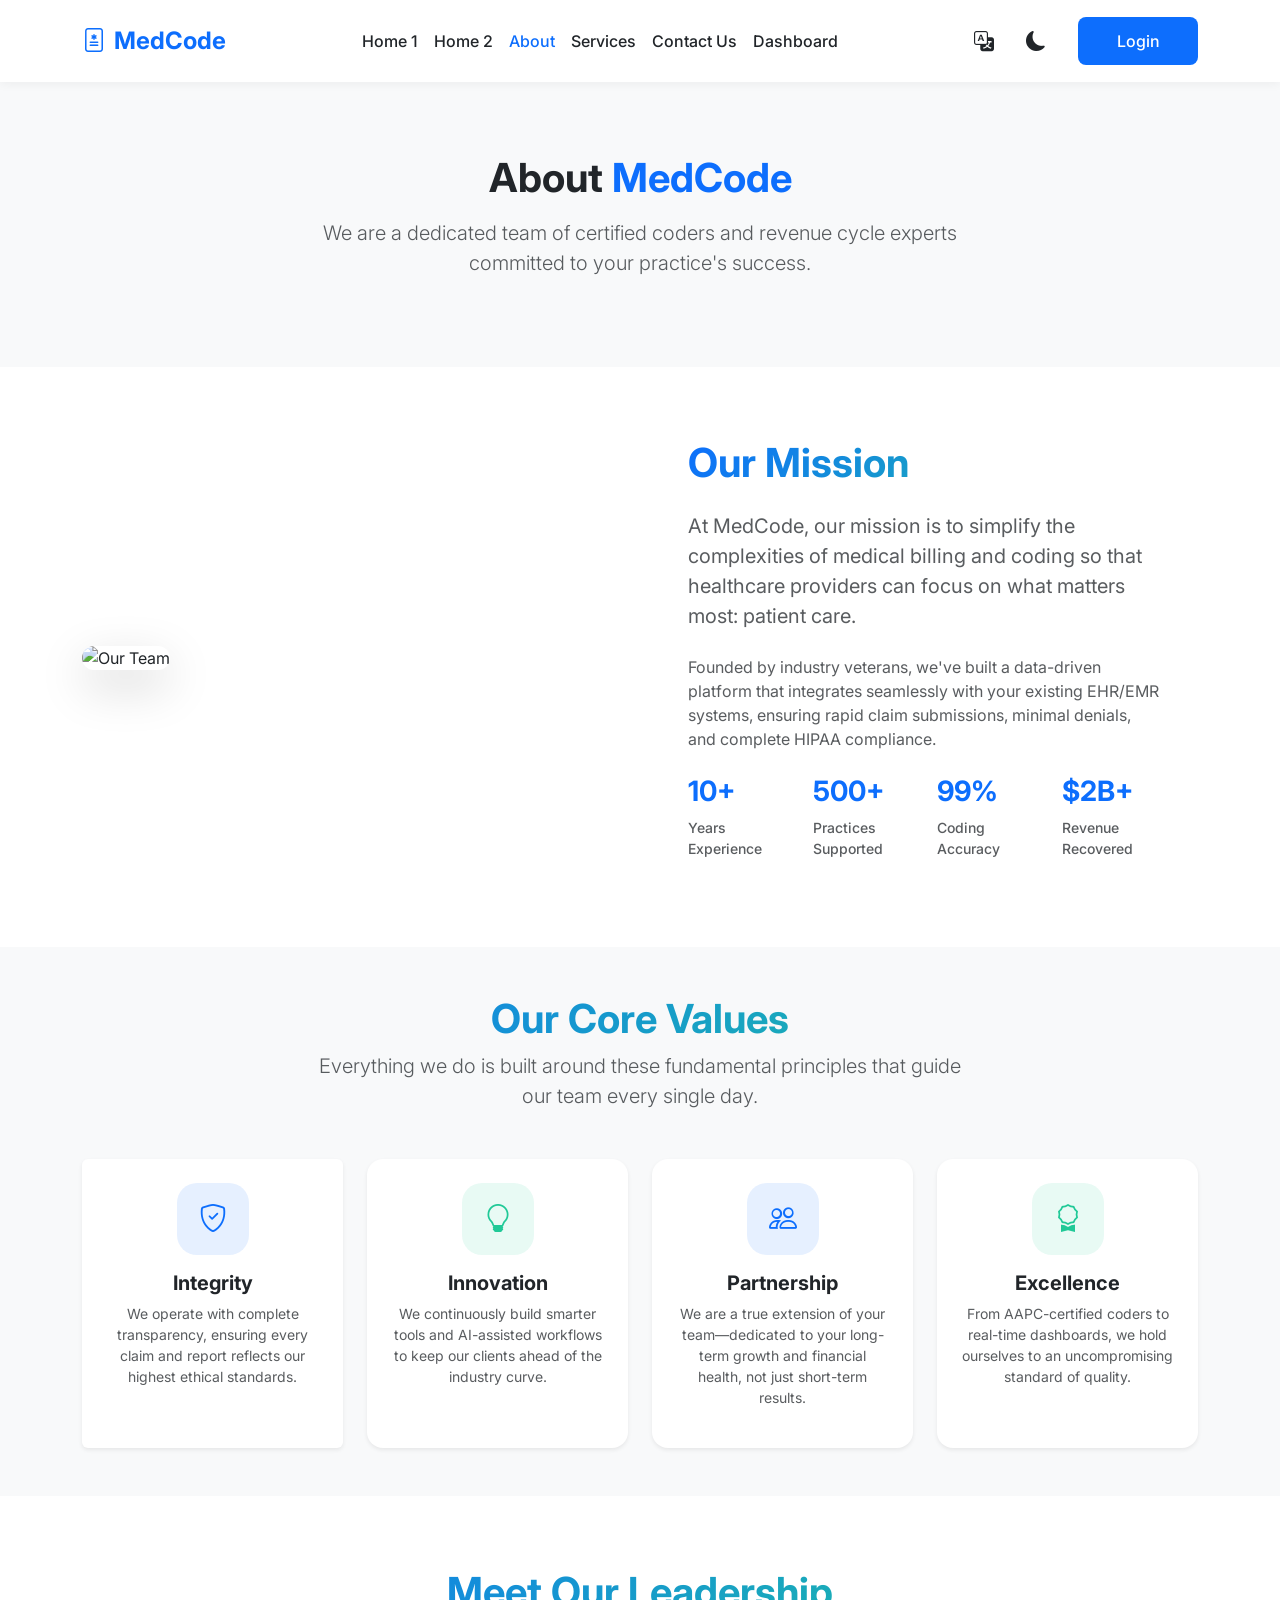
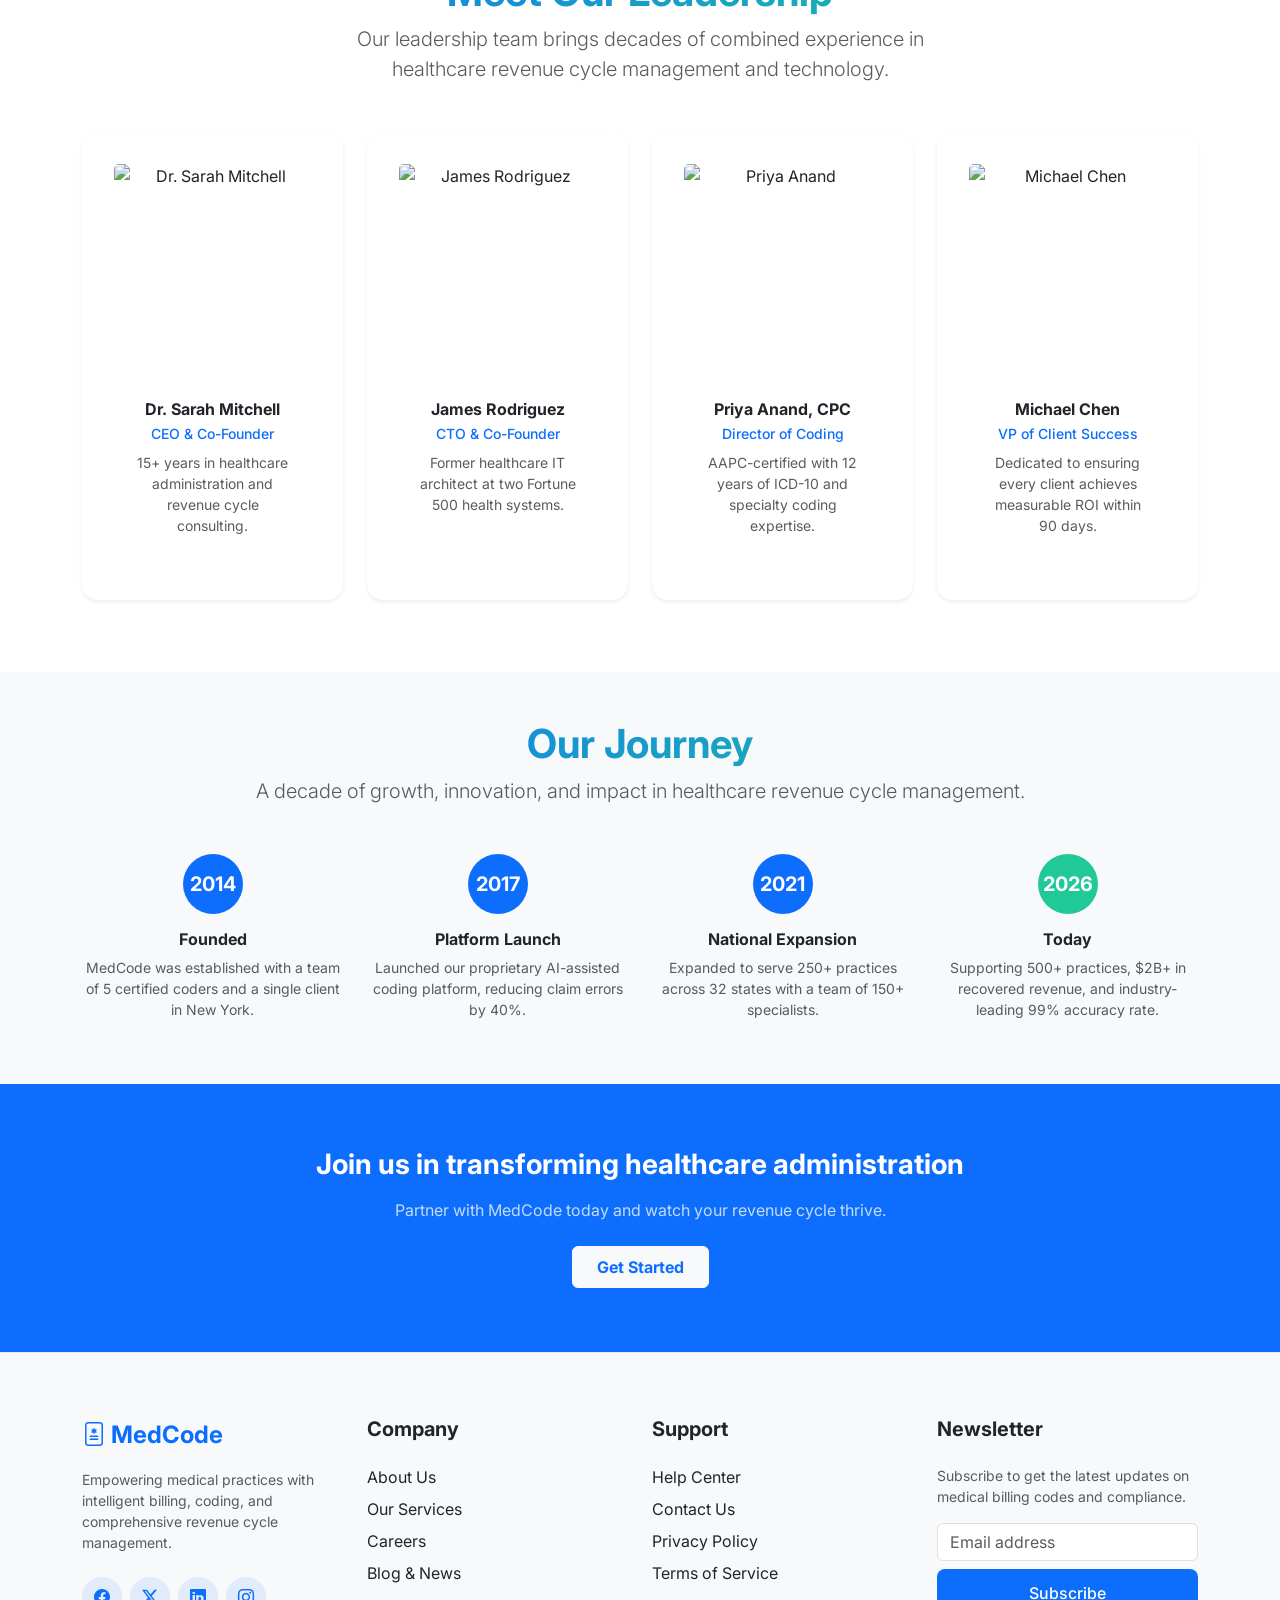
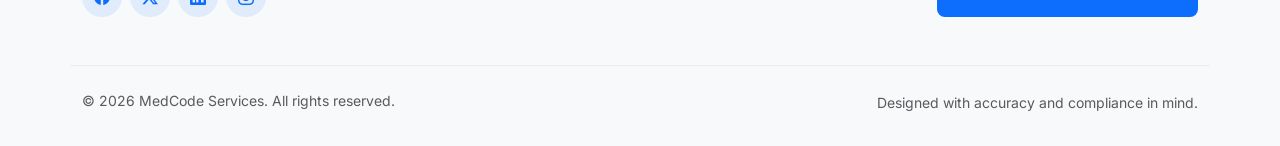
==== commit 3f0d00e6: "Add files via upload SuryaCorrected" ====
--- a/about.html
+++ b/about.html
@@ -46,16 +46,20 @@
           <li class="nav-item"><a class="nav-link" href="home2.html">Home 2</a></li>
           <li class="nav-item"><a class="nav-link active" aria-current="page" href="about.html">About</a></li>
           <li class="nav-item"><a class="nav-link" href="services.html">Services</a></li>
+          <li class="nav-item"><a class="nav-link" href="contact.html">Contact Us</a></li>
           <li class="nav-item"><a class="nav-link" href="dashboard.html">Dashboard</a></li>
-          <li class="nav-item"><a class="nav-link" href="contact.html">Contact Us</a></li>
         </ul>
 
         <div class="d-flex flex-column flex-lg-row align-items-stretch align-items-lg-center gap-3 pb-3 pb-lg-0 mt-3 mt-lg-0">
+          <!-- LTR Toggle -->
+          <button id="dir-toggle" class="btn btn-link nav-link px-0 me-lg-3 text-start" aria-label="Toggle direction">
+            <i class="bi bi-translate fs-5"></i>
+          </button>
+          <!-- Theme Toggle -->
           <button id="theme-toggle" class="btn btn-link nav-link px-0 me-lg-3 text-start" aria-label="Toggle theme">
             <i id="theme-icon" class="bi bi-moon-fill fs-5"></i>
           </button>
           <a href="login.html" class="btn btn-primary-custom w-100 w-lg-auto text-center" style="min-width: 120px;">Login</a>
-          <a href="signup.html" class="btn btn-primary-custom w-100 w-lg-auto text-center" style="min-width: 120px;">Sign Up</a>
         </div>
       </div>
     </div>
--- a/assets/css/index.css
+++ b/assets/css/index.css
@@ -181,16 +181,33 @@
 }
 
 .icon-box {
-  width: 60px;
-  height: 60px;
+  width: 72px;
+  height: 72px;
   display: flex;
   align-items: center;
   justify-content: center;
-  border-radius: 1rem;
-  background-color: rgba(13, 110, 253, 0.1);
-  color: var(--primary-color);
-  font-size: 1.5rem;
+  border-radius: 1.25rem;
+  background-color: rgba(13, 110, 253, 0.08); /* Lighter blue for 2nd/3rd */
   margin-bottom: 1.5rem;
+  transition: all 0.4s cubic-bezier(0.175, 0.885, 0.32, 1.275);
+  overflow: hidden;
+  position: relative;
+}
+.icon-box img {
+  width: 100%;
+  height: 100%;
+  object-fit: cover;
+  transition: transform 0.4s ease;
+}
+.icon-box i {
+  font-size: 2rem;
+  transition: all 0.4s ease;
+}
+.icon-box.bg-primary-custom {
+  background-color: var(--primary-color) !important;
+}
+.icon-box.bg-primary-custom i {
+  color: white !important;
 }
 [data-bs-theme="dark"] .icon-box {
   background-color: rgba(61, 139, 253, 0.1);
@@ -294,15 +311,19 @@
   gap: 0.5rem;
   padding: 0.75rem;
   border: 1px solid var(--border-color);
-  border-radius: 0.5rem;
+  border-radius: 0.75rem;
   background-color: var(--bg-color);
   color: var(--text-dark);
   font-weight: 500;
   text-decoration: none;
   transition: all 0.3s ease;
+  min-height: 56px;
 }
 .social-login-btn:hover {
   background-color: var(--tertiary-color);
+  border-color: var(--primary-color);
+  transform: translateY(-2px);
+  box-shadow: 0 4px 12px rgba(0,0,0,0.05);
 }
 .divider {
   display: flex;
@@ -324,11 +345,85 @@
   margin-left: .25em;
 }
 
+/* Floating Theme Toggle for Auth Pages */
+.theme-toggle-auth {
+  position: fixed;
+  top: 1.5rem;
+  right: 1.5rem;
+  z-index: 1050;
+  width: 45px;
+  height: 45px;
+  display: flex;
+  align-items: center;
+  justify-content: center;
+  background-color: var(--card-bg);
+  border: 1px solid var(--border-color);
+  border-radius: 50%;
+  color: var(--text-dark);
+  box-shadow: 0 4px 12px rgba(0,0,0,0.1);
+  transition: all 0.3s ease;
+  text-decoration: none !important;
+}
+.theme-toggle-auth:hover {
+  transform: scale(1.1);
+  background-color: var(--tertiary-color);
+  color: var(--primary-color);
+}
+.theme-toggle-auth i {
+  font-size: 1.25rem;
+  transition: all 0.3s ease;
+}
+
+.dir-toggle-auth {
+  position: fixed;
+  top: 1.5rem;
+  right: 5rem;
+  z-index: 1050;
+  width: 45px;
+  height: 45px;
+  display: flex;
+  align-items: center;
+  justify-content: center;
+  background-color: var(--card-bg);
+  border: 1px solid var(--border-color);
+  border-radius: 50%;
+  color: var(--text-dark);
+  box-shadow: 0 4px 12px rgba(0,0,0,0.1);
+  transition: all 0.3s ease;
+  text-decoration: none !important;
+}
+.dir-toggle-auth:hover {
+  transform: scale(1.1);
+  background-color: var(--tertiary-color);
+  color: var(--primary-color);
+}
+.dir-toggle-auth i {
+  font-size: 1.25rem;
+  transition: all 0.3s ease;
+}
+
+/* Social Login Adjustments */
+@media (max-width: 576px) {
+  .social-login-btn {
+    font-size: 0.85rem;
+    padding: 0.6rem;
+  }
+}
+
 /* Dashboard Sidebar */
 .sidebar {
   background-color: var(--tertiary-color);
-  min-height: calc(100vh - 76px); /* Header height */
-  border-right: 1px solid var(--border-color);
+  border-right: none !important;
+}
+
+@media (min-width: 992px) {
+  .sidebar {
+    position: sticky;
+    top: 76px; /* Offset by navbar */
+    height: calc(100vh - 76px);
+    overflow-y: auto;
+    z-index: 1000;
+  }
 }
 .sidebar-link {
   display: flex;
@@ -348,6 +443,22 @@
 }
 .dashboard-content {
   padding: 2rem;
+}
+
+.card-dashboard {
+  background-color: var(--card-bg);
+  border: none !important;
+  border-radius: 1rem;
+  box-shadow: 0 4px 15px rgba(0,0,0,0.05) !important;
+  transition: all 0.3s ease;
+}
+.card-dashboard:hover {
+  border-color: var(--primary-color) !important;
+  box-shadow: 0 8px 25px rgba(0,0,0,0.05) !important;
+  transform: translateY(-3px);
+}
+[data-bs-theme="dark"] .card-dashboard {
+  border-color: rgba(255,255,255,0.1) !important;
 }
 
 /* Premium Enhancements */
@@ -404,12 +515,12 @@
 }
 
 /* Feature Card Specific Hover */
-.feature-card:hover .icon-box {
-  background-color: var(--primary-color) !important;
-  color: white !important;
-}
-.feature-card:hover .icon-box i {
-  color: white !important;
+.custom-card:hover .icon-box.bg-primary-custom {
+  transform: scale(1.1) rotate(5deg);
+}
+.custom-card:hover .icon-box:not(.bg-primary-custom) {
+  background-color: rgba(13, 110, 253, 0.15) !important;
+  transform: scale(1.1) rotate(-5deg);
 }
 
 /* Footer Social Icon Polishing */
@@ -462,17 +573,88 @@
 .card:hover .bg-info.bg-opacity-10 i, .d-flex:hover .bg-info.bg-opacity-10 i { color: #0dcaf0 !important; transform: scale(1.15); }
 .card:hover .bg-success.bg-opacity-10 i, .d-flex:hover .bg-success.bg-opacity-10 i { color: #198754 !important; transform: scale(1.15); }
 
-/* Responsive fixes */
+/* Mobile Overlay Menu Refinement */
 @media (max-width: 991px) {
   .navbar-collapse {
-    padding: 1rem 0;
-    border-top: 1px solid var(--border-color);
-    margin-top: 0.5rem;
-  }
-  .navbar-collapse .btn {
+    position: fixed;
+    top: 0;
+    right: -100%;
+    width: 300px;
+    height: 100vh;
+    background-color: var(--card-bg);
+    z-index: 2000;
+    margin: 0 !important;
+    padding: 1.5rem !important;
+    display: flex !important;
+    flex-direction: column;
+    transition: right 0.4s cubic-bezier(0.165, 0.84, 0.44, 1);
+    box-shadow: -10px 0 30px rgba(0,0,0,0.1);
+    overflow-y: auto;
+  }
+  
+  .navbar-collapse.show {
+    right: 0;
+  }
+
+  /* Menu Header */
+  .menu-header {
+    display: flex;
+    align-items: center;
+    justify-content: space-between;
+    margin-bottom: 2rem;
+    padding-bottom: 1.25rem;
+    border-bottom: 1px solid var(--border-color);
+  }
+  .menu-brand {
+    font-weight: 700;
+    font-size: 1.25rem;
+    text-decoration: none;
+    color: var(--text-dark);
+    display: flex;
+    align-items: center;
+  }
+  .menu-close-btn {
+    background: none;
+    border: none;
+    font-size: 1.5rem;
+    color: var(--text-dark);
+    padding: 0;
+    cursor: pointer;
+    transition: transform 0.3s ease;
+  }
+  .menu-close-btn:hover {
+    transform: rotate(90deg) scale(1.1);
+    color: var(--primary-color);
+  }
+
+  /* Navigation Links */
+  .navbar-nav {
+    text-align: center !important;
     width: 100%;
-    text-align: center;
-  }
+    flex-grow: 1;
+    display: flex !important;
+    flex-direction: column !important;
+    justify-content: center;
+  }
+  .navbar-nav .nav-item {
+    margin: 0.5rem 0;
+    width: 100%;
+  }
+  .navbar-nav .nav-link {
+    font-size: 1.15rem;
+    font-weight: 600;
+    padding: 0.75rem 0 !important;
+    color: var(--text-dark) !important;
+    transition: all 0.3s ease;
+    display: inline-block;
+    border-bottom: none;
+  }
+
+  .navbar-nav .nav-link:hover, .navbar-nav .nav-link.active {
+    color: var(--primary-color) !important;
+    transform: scale(1.05);
+  }
+
 }
 
 @media (max-width: 576px) {
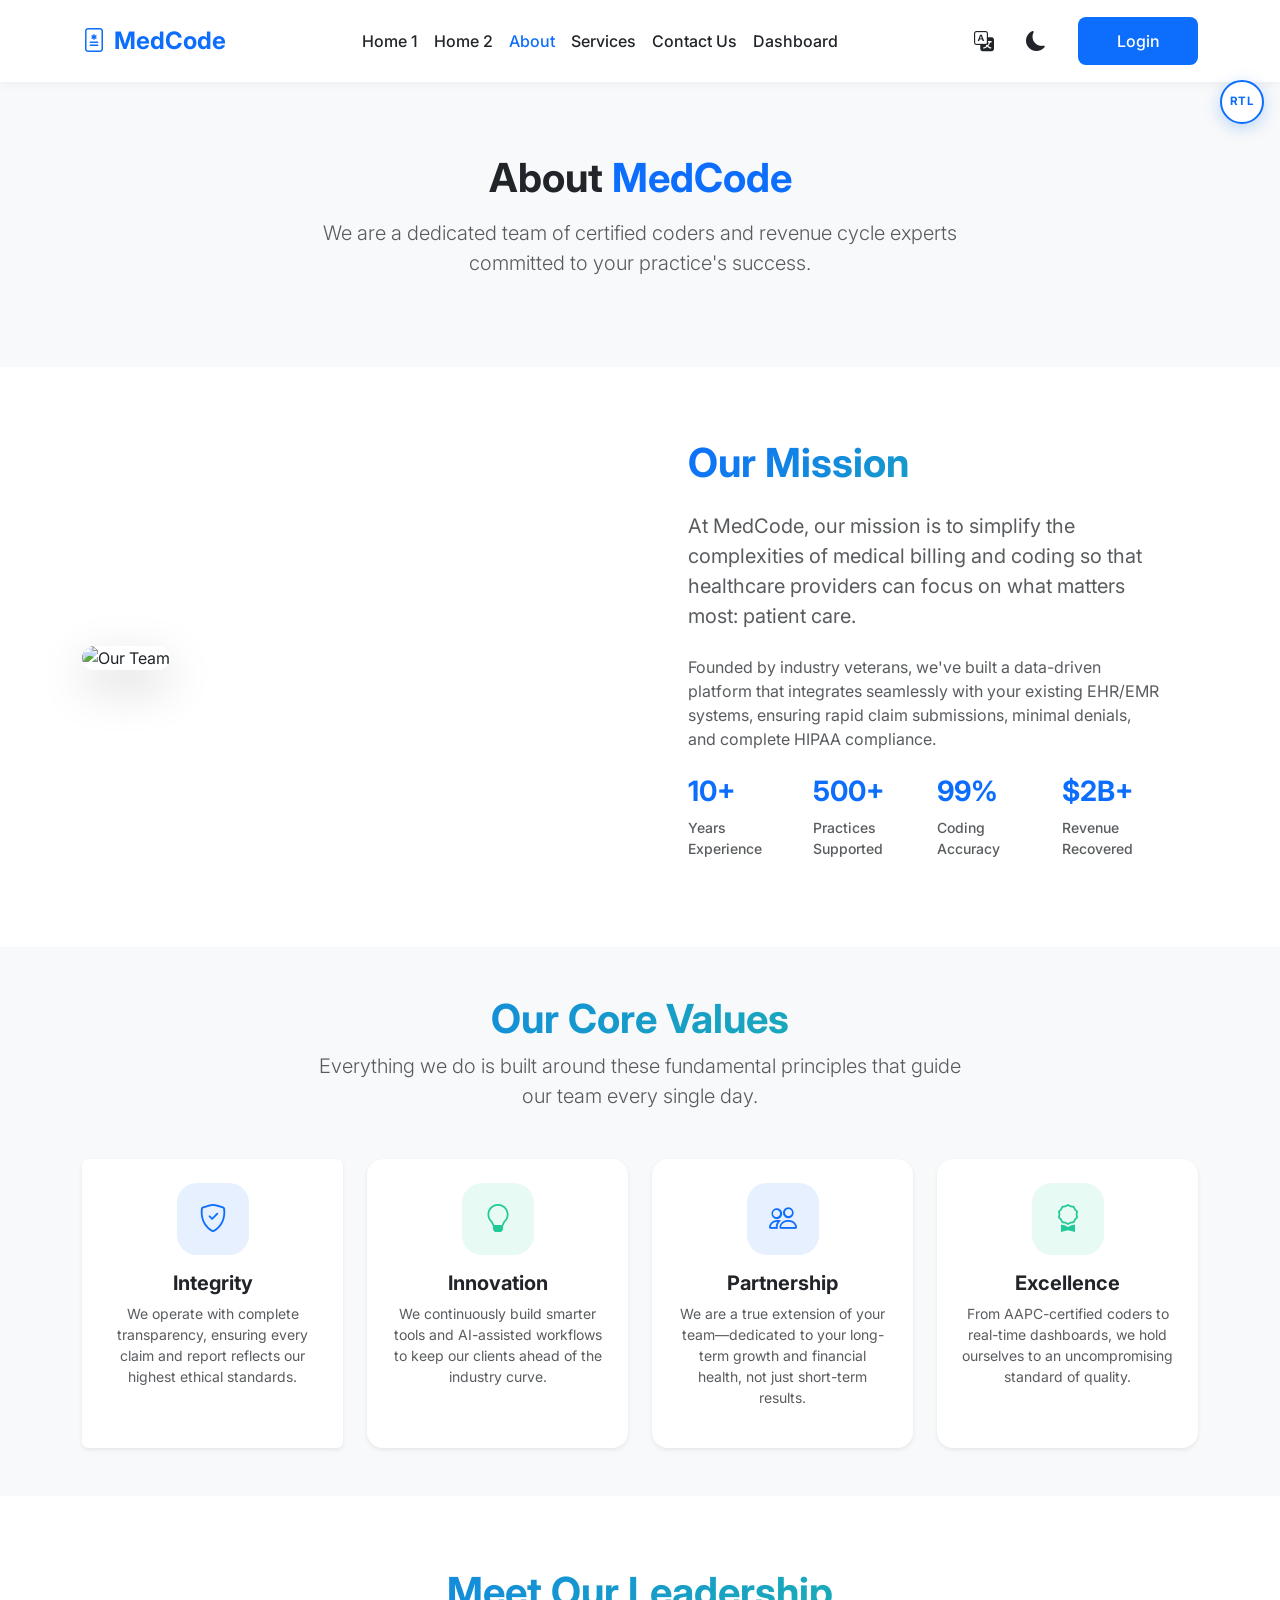
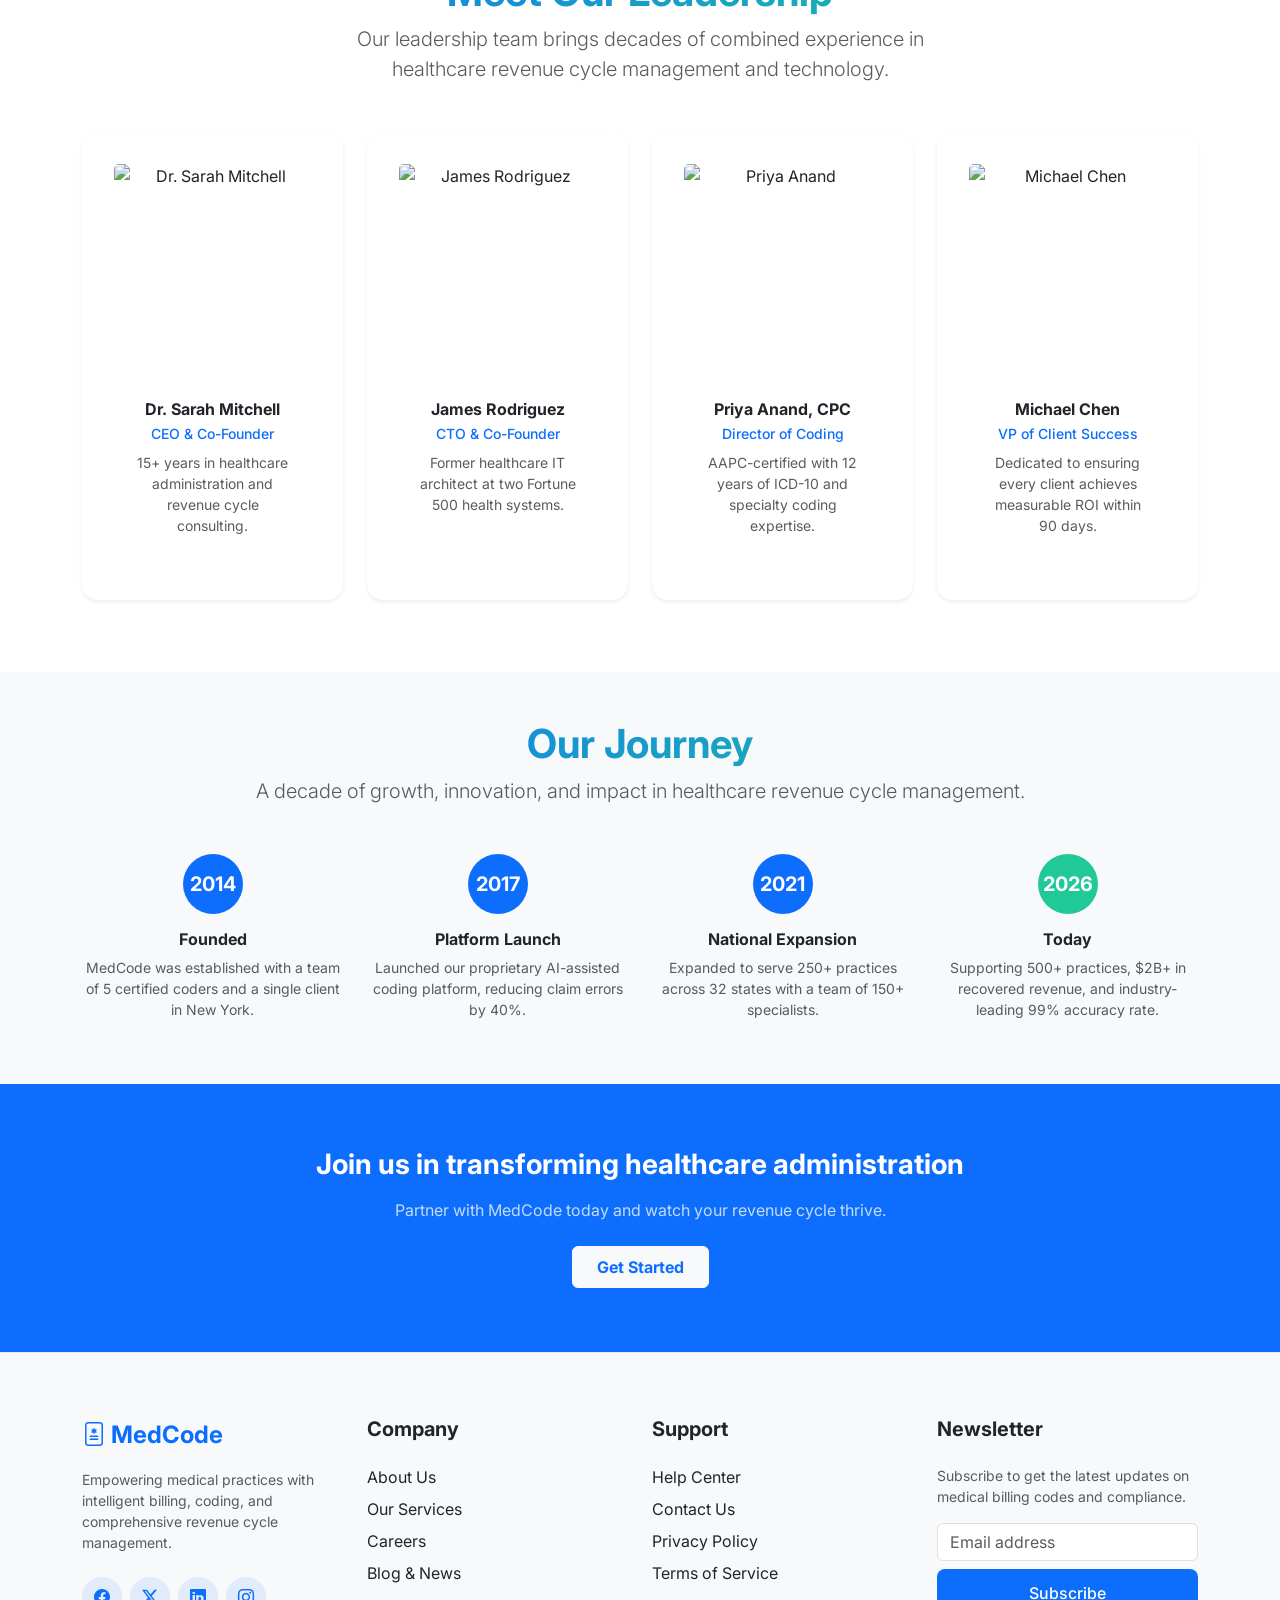
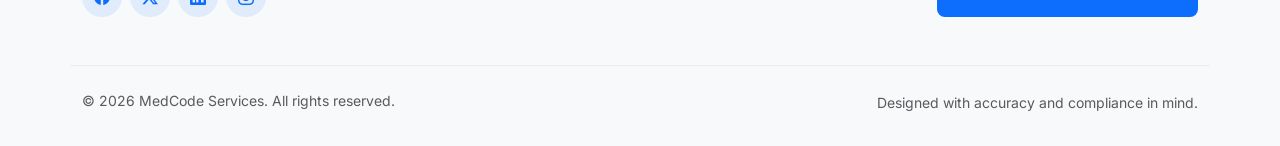
==== commit 912b3057: "feat: add fixed RTL toggle button to all pages + fix brand name MedPortal to MedCode in login/signup" ====
--- a/about.html
+++ b/about.html
@@ -306,6 +306,9 @@
     </div>
   </footer>
 
+  <!-- Fixed RTL Toggle Button -->
+  <button id="rtl-toggle-fixed" title="Toggle RTL / LTR">RTL</button>
+
   <button id="back-to-top" aria-label="Back to top">
     <i class="bi bi-arrow-up"></i>
   </button>
--- a/assets/css/index.css
+++ b/assets/css/index.css
@@ -705,3 +705,58 @@
 [data-bs-theme="dark"] .accordion-body {
   background-color: var(--card-bg);
 }
+
+/* ── Fixed RTL Toggle Button (Top-Right Corner) ── */
+#rtl-toggle-fixed {
+  position: fixed;
+  top: 80px;
+  right: 16px;
+  z-index: 2000;
+  width: 44px;
+  height: 44px;
+  border-radius: 50%;
+  background: #ffffff;
+  border: 2px solid var(--primary-color);
+  color: var(--primary-color);
+  font-size: 0.72rem;
+  font-weight: 700;
+  display: flex;
+  align-items: center;
+  justify-content: center;
+  cursor: pointer;
+  box-shadow: 0 4px 16px rgba(13, 110, 253, 0.25);
+  transition: all 0.3s ease;
+  letter-spacing: 0.5px;
+}
+#rtl-toggle-fixed:hover {
+  background: var(--primary-color);
+  color: #ffffff;
+  transform: scale(1.1);
+  box-shadow: 0 6px 20px rgba(13, 110, 253, 0.4);
+}
+#rtl-toggle-fixed.active {
+  background: var(--primary-color);
+  color: #ffffff;
+}
+[data-bs-theme="dark"] #rtl-toggle-fixed {
+  background: var(--card-bg);
+  border-color: var(--secondary-color);
+  color: var(--secondary-color);
+  box-shadow: 0 4px 16px rgba(0, 0, 0, 0.4);
+}
+[data-bs-theme="dark"] #rtl-toggle-fixed:hover,
+[data-bs-theme="dark"] #rtl-toggle-fixed.active {
+  background: var(--secondary-color);
+  color: #ffffff;
+  border-color: var(--secondary-color);
+}
+/* In RTL mode, mirror position to top-left */
+[dir="rtl"] #rtl-toggle-fixed {
+  right: auto;
+  left: 16px;
+}
+/* RTL direction support */
+[dir="rtl"] {
+  direction: rtl;
+  text-align: right;
+}
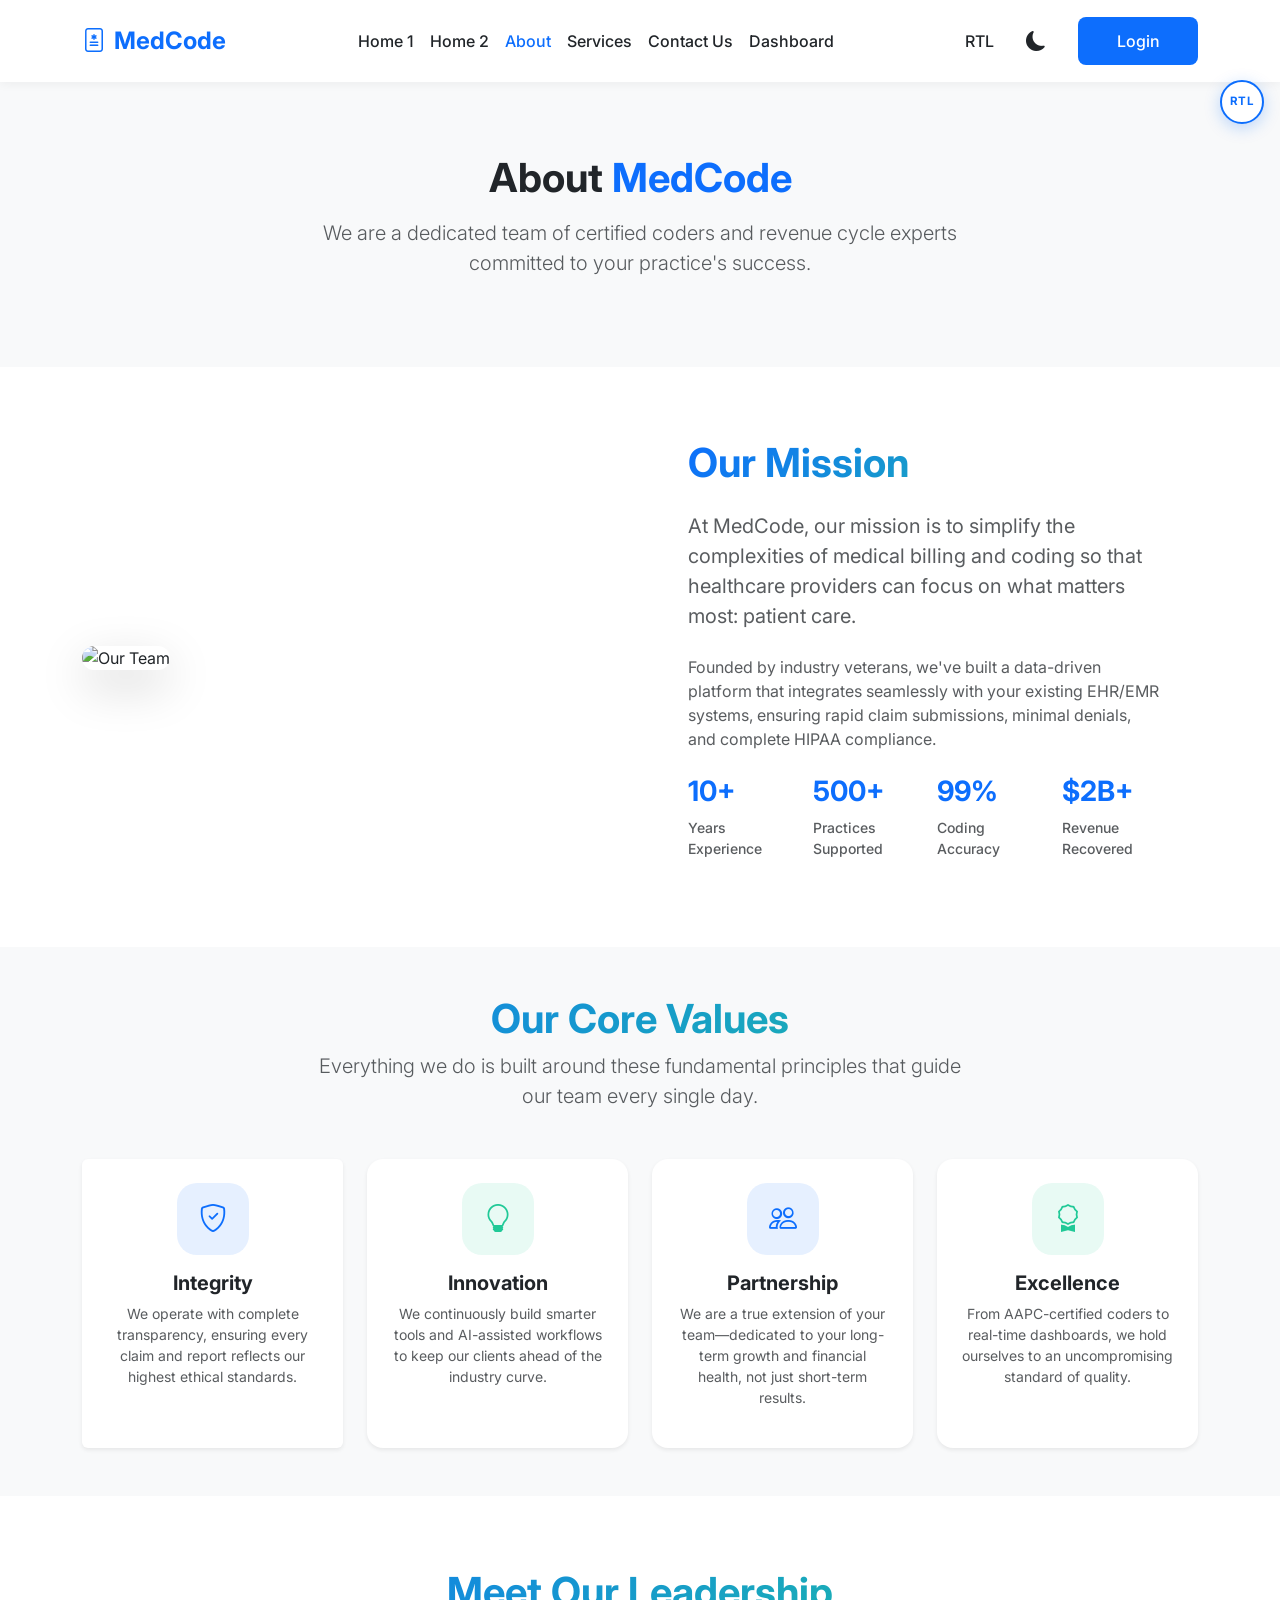
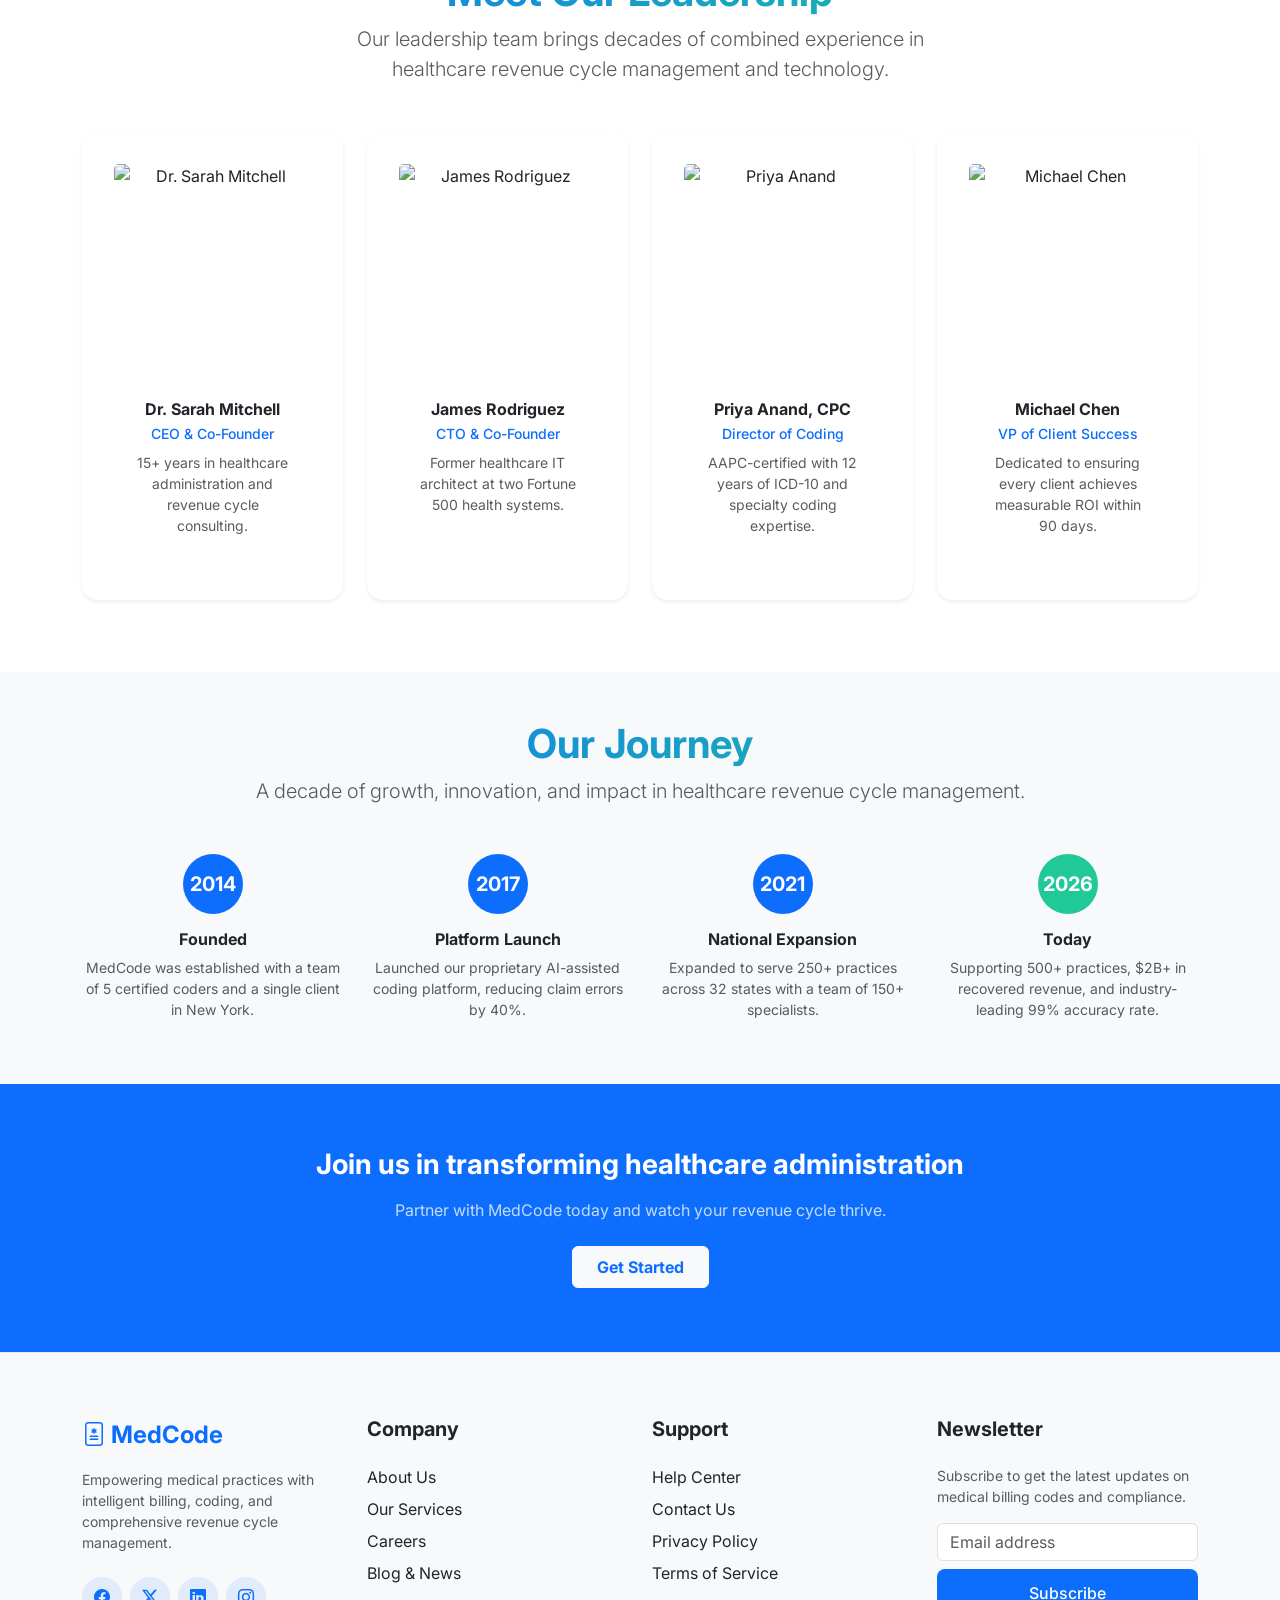
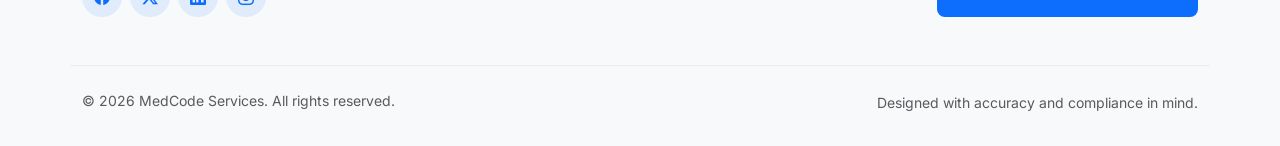
==== commit e9ba8cc5: "feat: replace translate icon with RTL text button across all pages + sync dir-toggle label with loca" ====
--- a/about.html
+++ b/about.html
@@ -53,7 +53,7 @@
         <div class="d-flex flex-column flex-lg-row align-items-stretch align-items-lg-center gap-3 pb-3 pb-lg-0 mt-3 mt-lg-0">
           <!-- LTR Toggle -->
           <button id="dir-toggle" class="btn btn-link nav-link px-0 me-lg-3 text-start" aria-label="Toggle direction">
-            <i class="bi bi-translate fs-5"></i>
+            RTL
           </button>
           <!-- Theme Toggle -->
           <button id="theme-toggle" class="btn btn-link nav-link px-0 me-lg-3 text-start" aria-label="Toggle theme">
--- a/assets/css/index.css
+++ b/assets/css/index.css
@@ -400,6 +400,14 @@
 .dir-toggle-auth i {
   font-size: 1.25rem;
   transition: all 0.3s ease;
+}
+
+/* Apple icon — theme-aware contrast fix */
+.bi-apple {
+  color: #1d1d1f !important; /* Apple near-black — visible on white/light button */
+}
+[data-bs-theme="dark"] .bi-apple {
+  color: #ffffff !important; /* White — visible on dark button */
 }
 
 /* Social Login Adjustments */
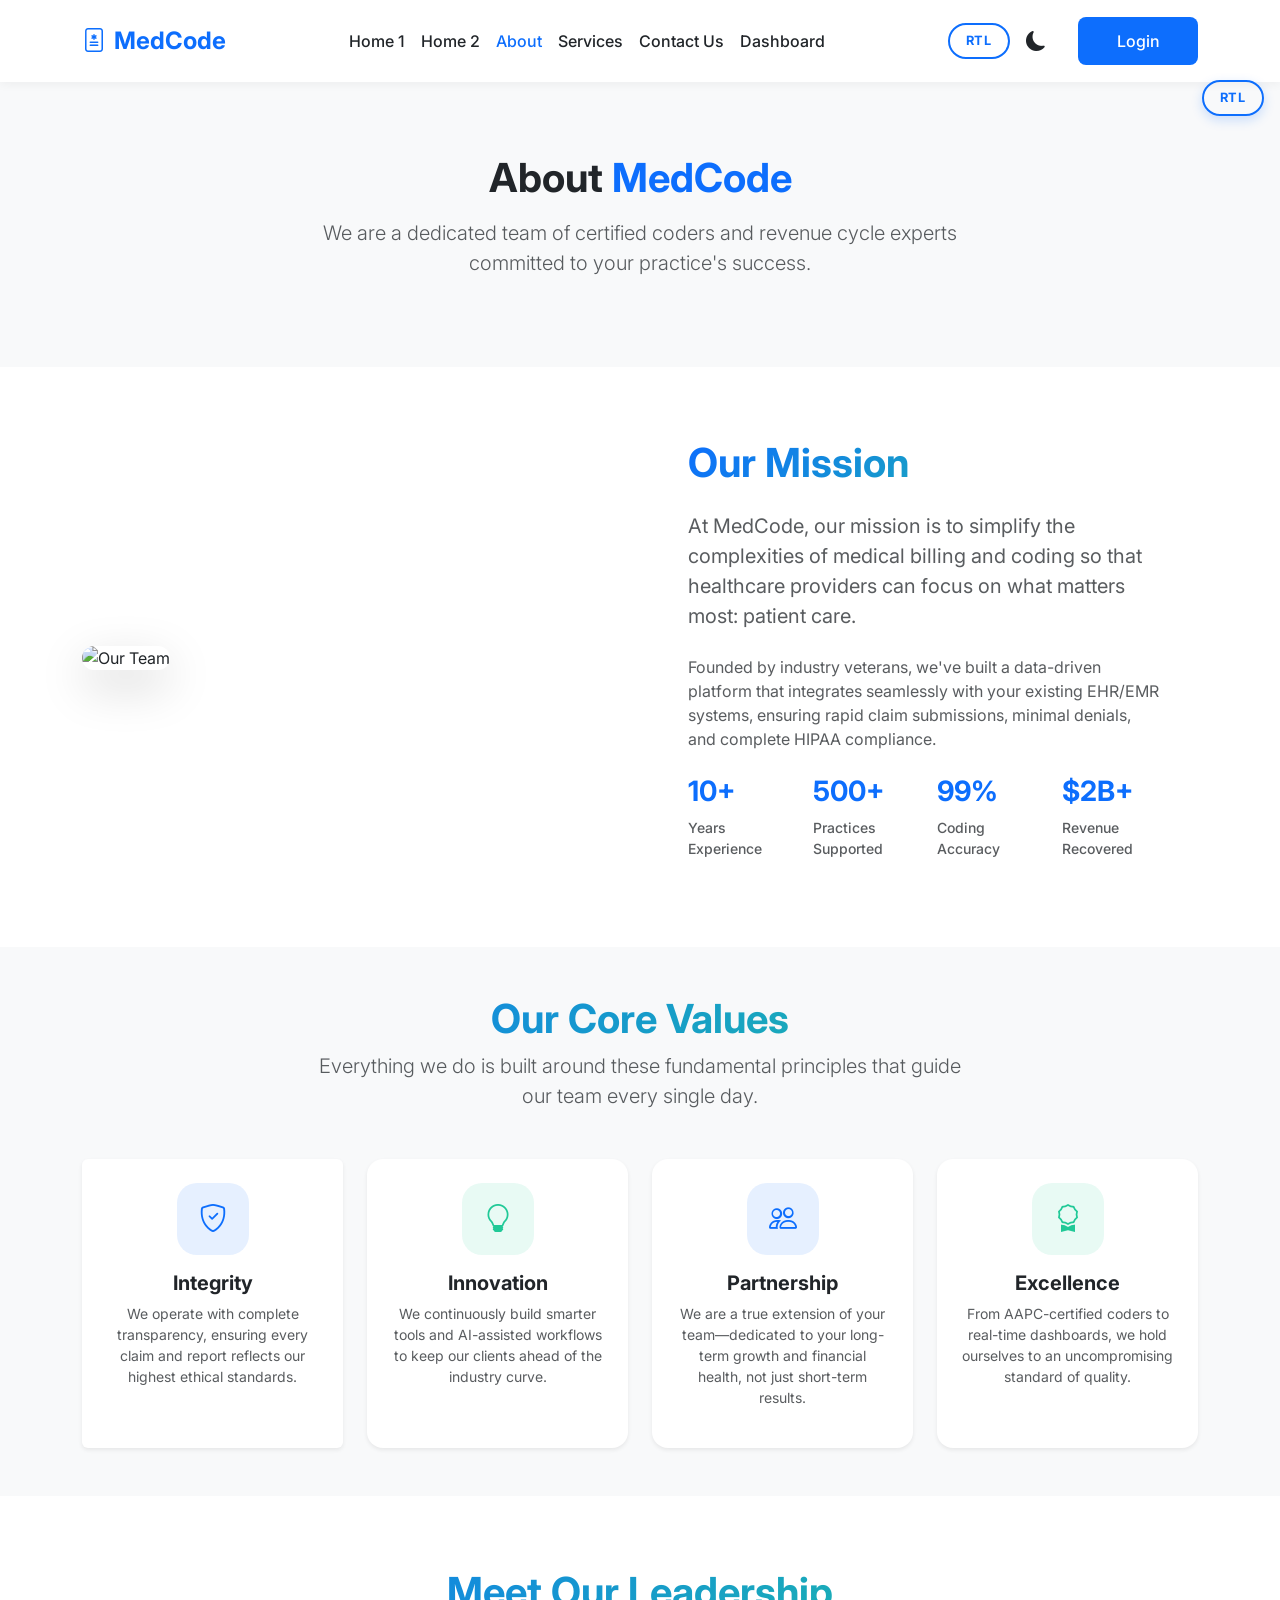
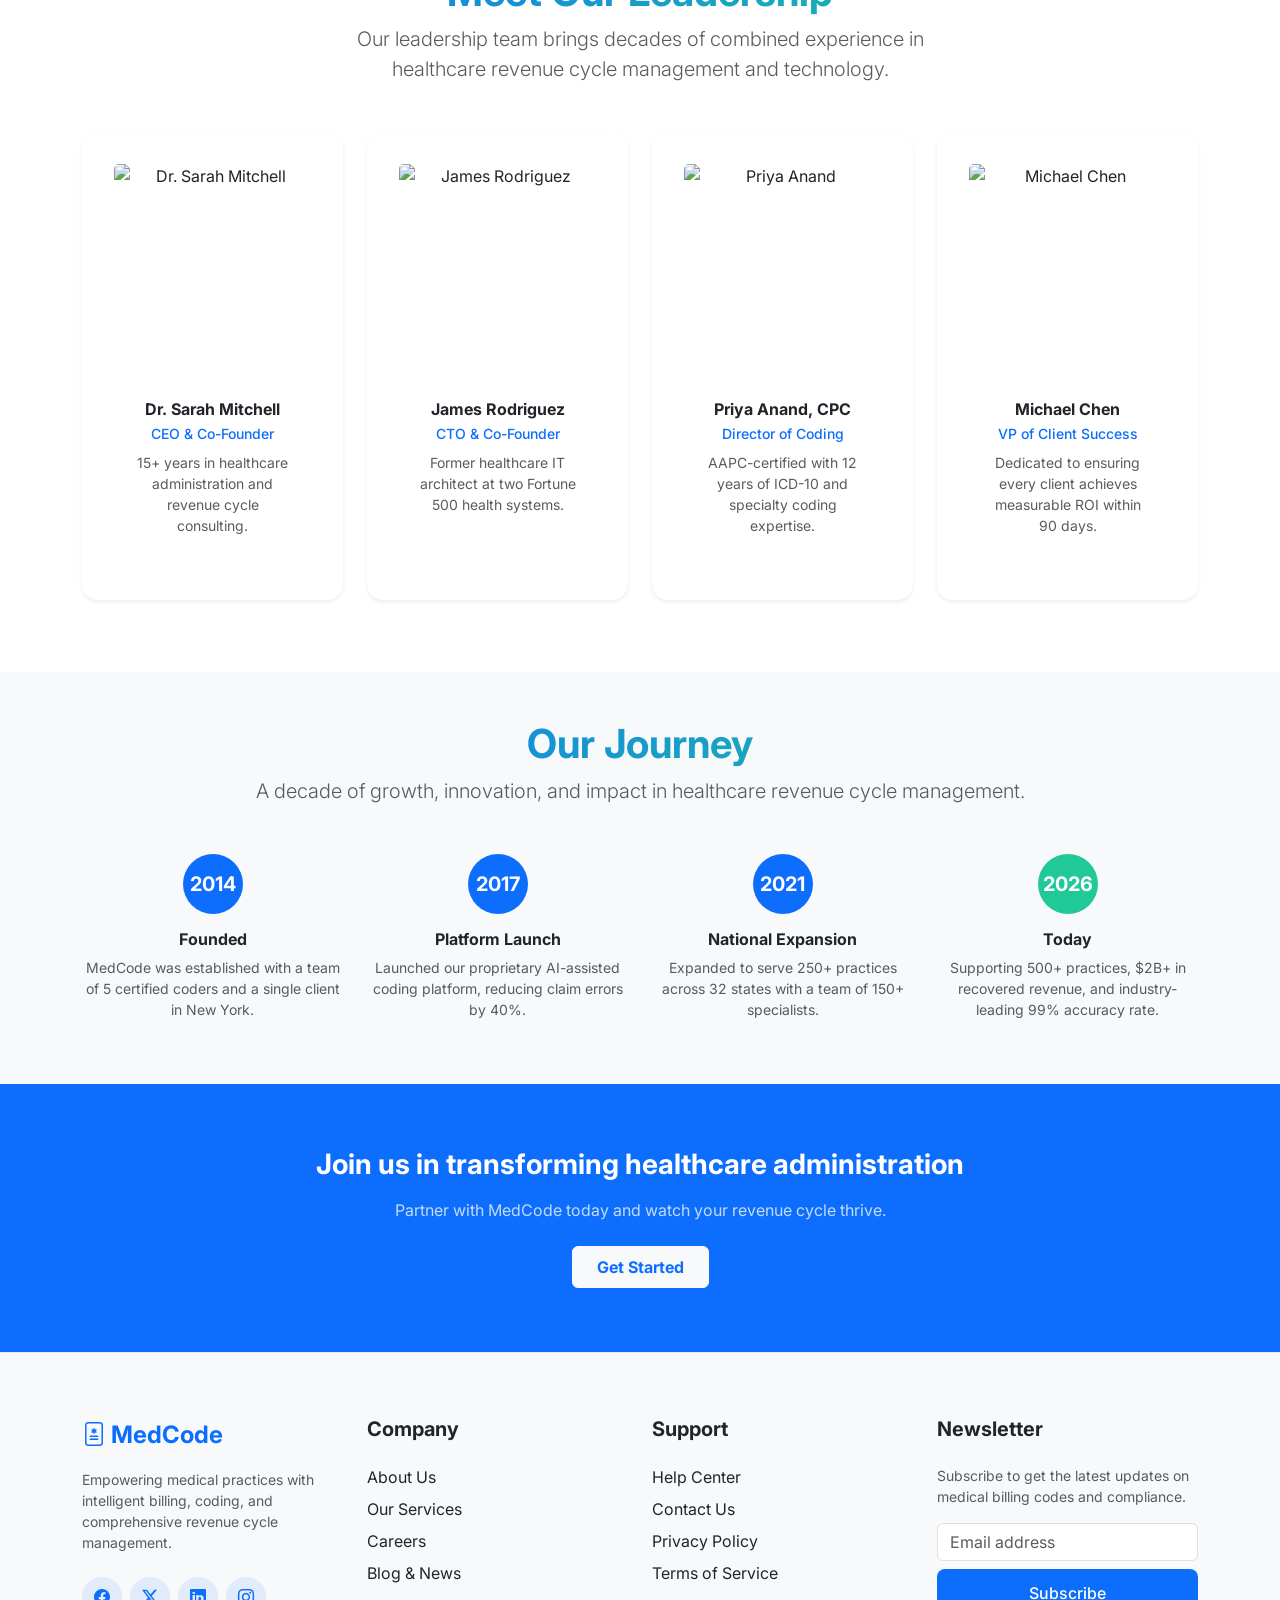
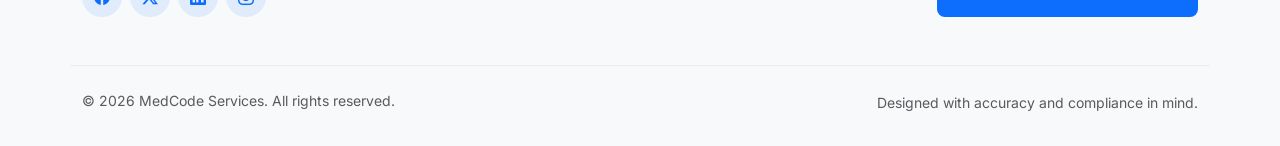
==== commit 378c8394: "style: replace dir-toggle class with rtl-btn pill button + update CSS for shared RTL button style ac" ====
--- a/about.html
+++ b/about.html
@@ -52,7 +52,7 @@
 
         <div class="d-flex flex-column flex-lg-row align-items-stretch align-items-lg-center gap-3 pb-3 pb-lg-0 mt-3 mt-lg-0">
           <!-- LTR Toggle -->
-          <button id="dir-toggle" class="btn btn-link nav-link px-0 me-lg-3 text-start" aria-label="Toggle direction">
+          <button id="dir-toggle" class="rtl-btn" aria-label="Toggle direction">
             RTL
           </button>
           <!-- Theme Toggle -->
--- a/assets/css/index.css
+++ b/assets/css/index.css
@@ -714,43 +714,90 @@
   background-color: var(--card-bg);
 }
 
-/* ── Fixed RTL Toggle Button (Top-Right Corner) ── */
+/* ── Shared RTL button style — proper labeled pill button ── */
+.rtl-btn {
+  display: inline-flex;
+  align-items: center;
+  justify-content: center;
+  padding: 0.4rem 1rem;
+  height: auto;
+  width: auto;
+  border-radius: 50rem;            /* pill shape */
+  background: transparent;
+  border: 2px solid var(--primary-color);
+  color: var(--primary-color);
+  font-size: 0.8rem;
+  font-weight: 700;
+  letter-spacing: 0.8px;
+  text-transform: uppercase;
+  cursor: pointer;
+  transition: all 0.25s ease;
+  text-decoration: none !important;
+  flex-shrink: 0;
+  white-space: nowrap;
+}
+.rtl-btn:hover {
+  background: var(--primary-color);
+  color: #ffffff;
+  transform: translateY(-1px);
+  box-shadow: 0 4px 12px rgba(13, 110, 253, 0.3);
+}
+.rtl-btn.active {
+  background: var(--primary-color);
+  color: #ffffff;
+}
+[data-bs-theme="dark"] .rtl-btn {
+  background: transparent;
+  border-color: var(--secondary-color);
+  color: var(--secondary-color);
+}
+[data-bs-theme="dark"] .rtl-btn:hover,
+[data-bs-theme="dark"] .rtl-btn.active {
+  background: var(--secondary-color);
+  color: #ffffff;
+  border-color: var(--secondary-color);
+}
+
+/* ── Fixed RTL Toggle Button (Top-Right Corner) — proper pill button ── */
 #rtl-toggle-fixed {
   position: fixed;
   top: 80px;
   right: 16px;
   z-index: 2000;
-  width: 44px;
-  height: 44px;
-  border-radius: 50%;
-  background: #ffffff;
+  padding: 0.4rem 1rem;
+  height: auto;
+  width: auto;
+  border-radius: 50rem;            /* pill shape */
+  background: transparent;
   border: 2px solid var(--primary-color);
   color: var(--primary-color);
-  font-size: 0.72rem;
+  font-size: 0.8rem;
   font-weight: 700;
-  display: flex;
+  letter-spacing: 0.8px;
+  text-transform: uppercase;
+  display: inline-flex;
   align-items: center;
   justify-content: center;
   cursor: pointer;
-  box-shadow: 0 4px 16px rgba(13, 110, 253, 0.25);
-  transition: all 0.3s ease;
-  letter-spacing: 0.5px;
+  box-shadow: 0 4px 12px rgba(13, 110, 253, 0.2);
+  transition: all 0.25s ease;
+  white-space: nowrap;
 }
 #rtl-toggle-fixed:hover {
   background: var(--primary-color);
   color: #ffffff;
-  transform: scale(1.1);
-  box-shadow: 0 6px 20px rgba(13, 110, 253, 0.4);
+  transform: translateY(-1px);
+  box-shadow: 0 6px 18px rgba(13, 110, 253, 0.35);
 }
 #rtl-toggle-fixed.active {
   background: var(--primary-color);
   color: #ffffff;
 }
 [data-bs-theme="dark"] #rtl-toggle-fixed {
-  background: var(--card-bg);
+  background: transparent;
   border-color: var(--secondary-color);
   color: var(--secondary-color);
-  box-shadow: 0 4px 16px rgba(0, 0, 0, 0.4);
+  box-shadow: 0 4px 12px rgba(0, 0, 0, 0.3);
 }
 [data-bs-theme="dark"] #rtl-toggle-fixed:hover,
 [data-bs-theme="dark"] #rtl-toggle-fixed.active {
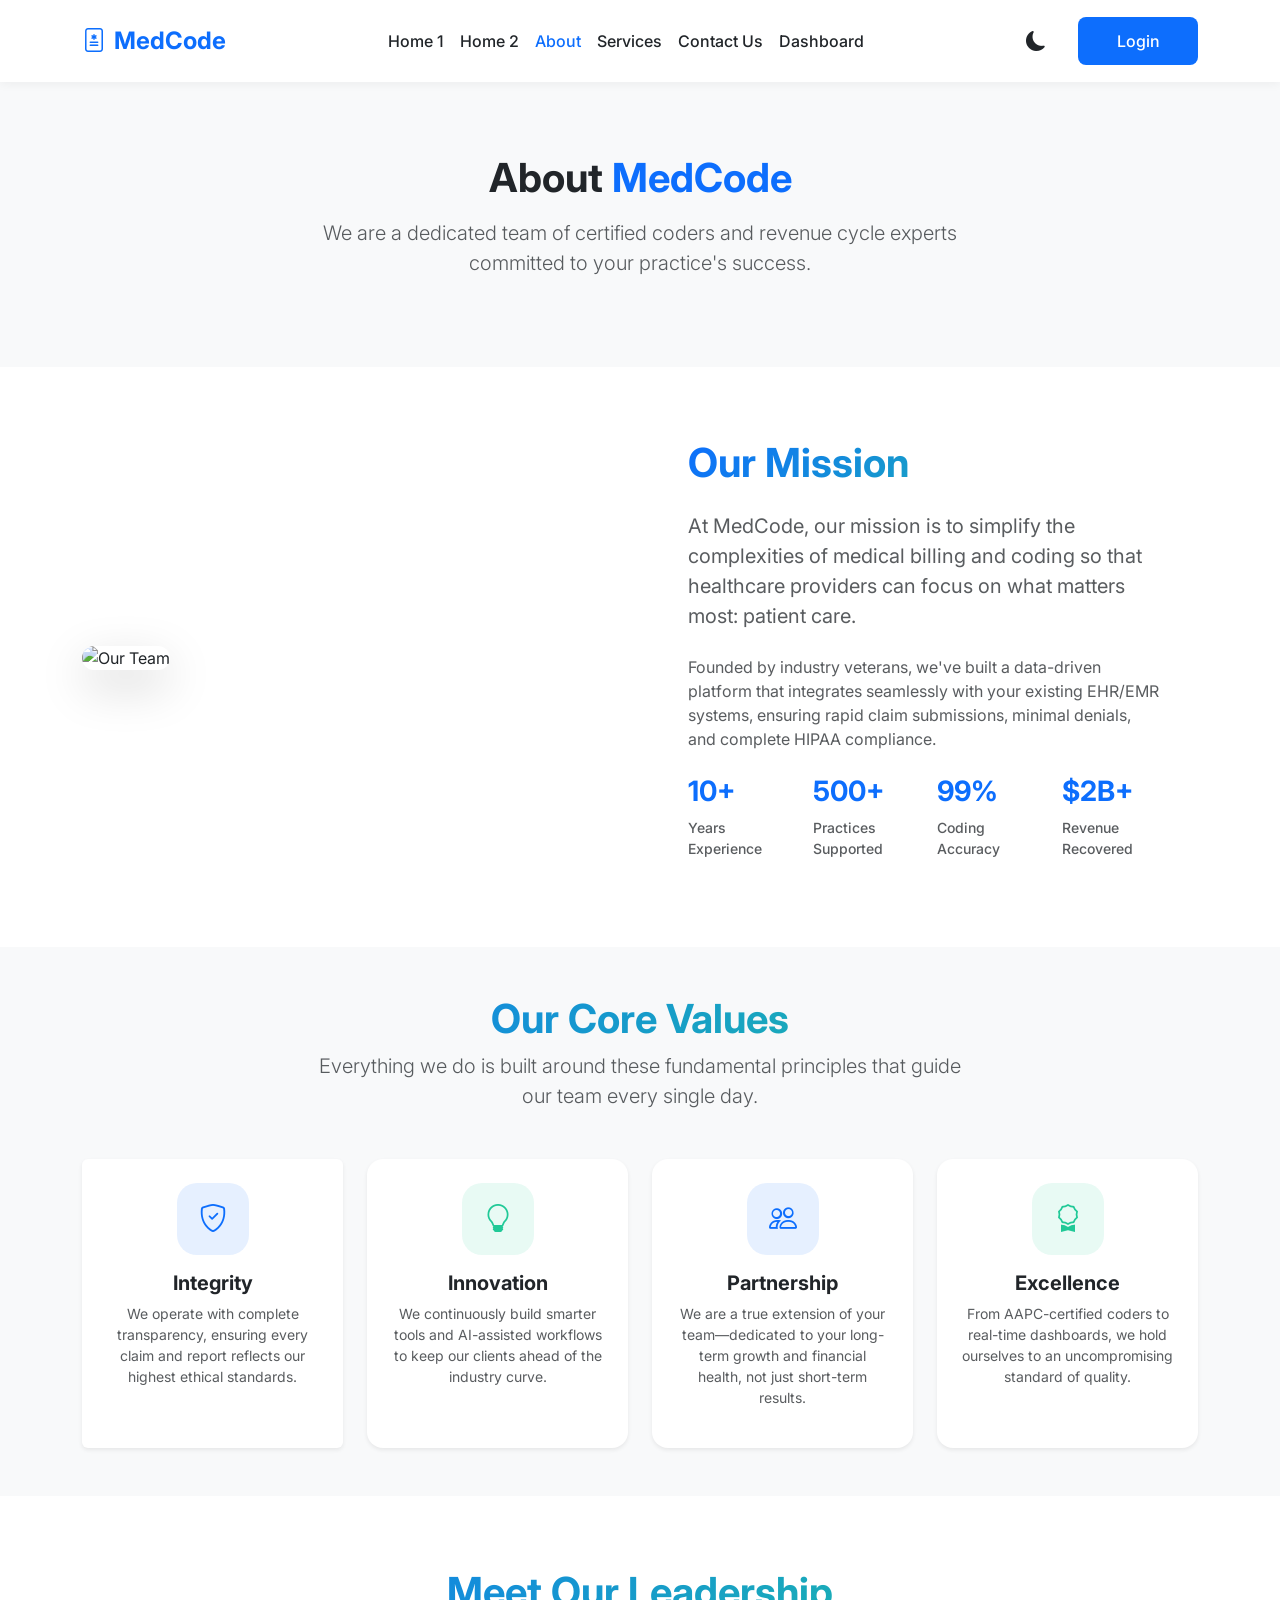
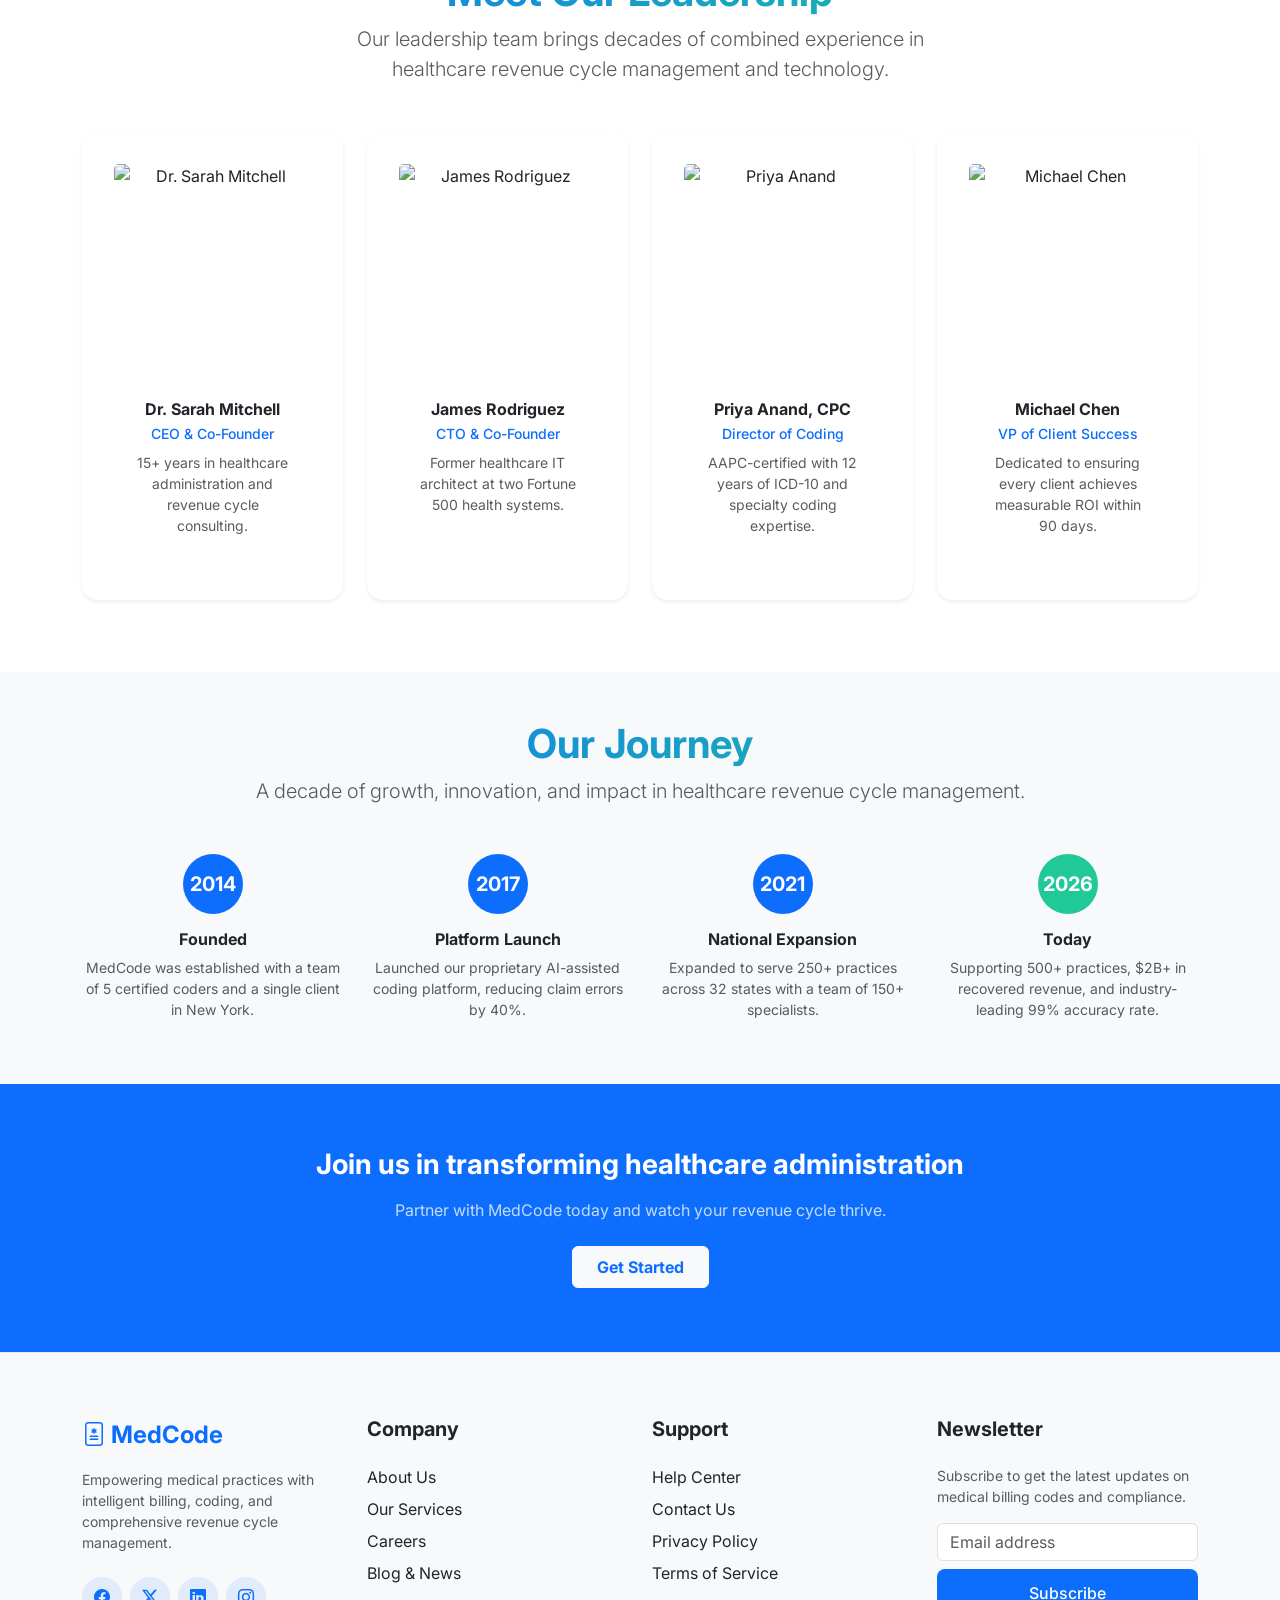
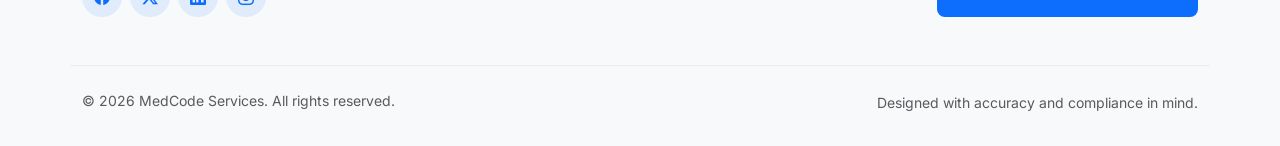
==== commit d5f117b4: "fix: remove all RTL toggle buttons from all pages + fix theme toggle (duplicate variable bug in main" ====
--- a/about.html
+++ b/about.html
@@ -51,10 +51,6 @@
         </ul>
 
         <div class="d-flex flex-column flex-lg-row align-items-stretch align-items-lg-center gap-3 pb-3 pb-lg-0 mt-3 mt-lg-0">
-          <!-- LTR Toggle -->
-          <button id="dir-toggle" class="rtl-btn" aria-label="Toggle direction">
-            RTL
-          </button>
           <!-- Theme Toggle -->
           <button id="theme-toggle" class="btn btn-link nav-link px-0 me-lg-3 text-start" aria-label="Toggle theme">
             <i id="theme-icon" class="bi bi-moon-fill fs-5"></i>
@@ -306,9 +302,6 @@
     </div>
   </footer>
 
-  <!-- Fixed RTL Toggle Button -->
-  <button id="rtl-toggle-fixed" title="Toggle RTL / LTR">RTL</button>
-
   <button id="back-to-top" aria-label="Back to top">
     <i class="bi bi-arrow-up"></i>
   </button>
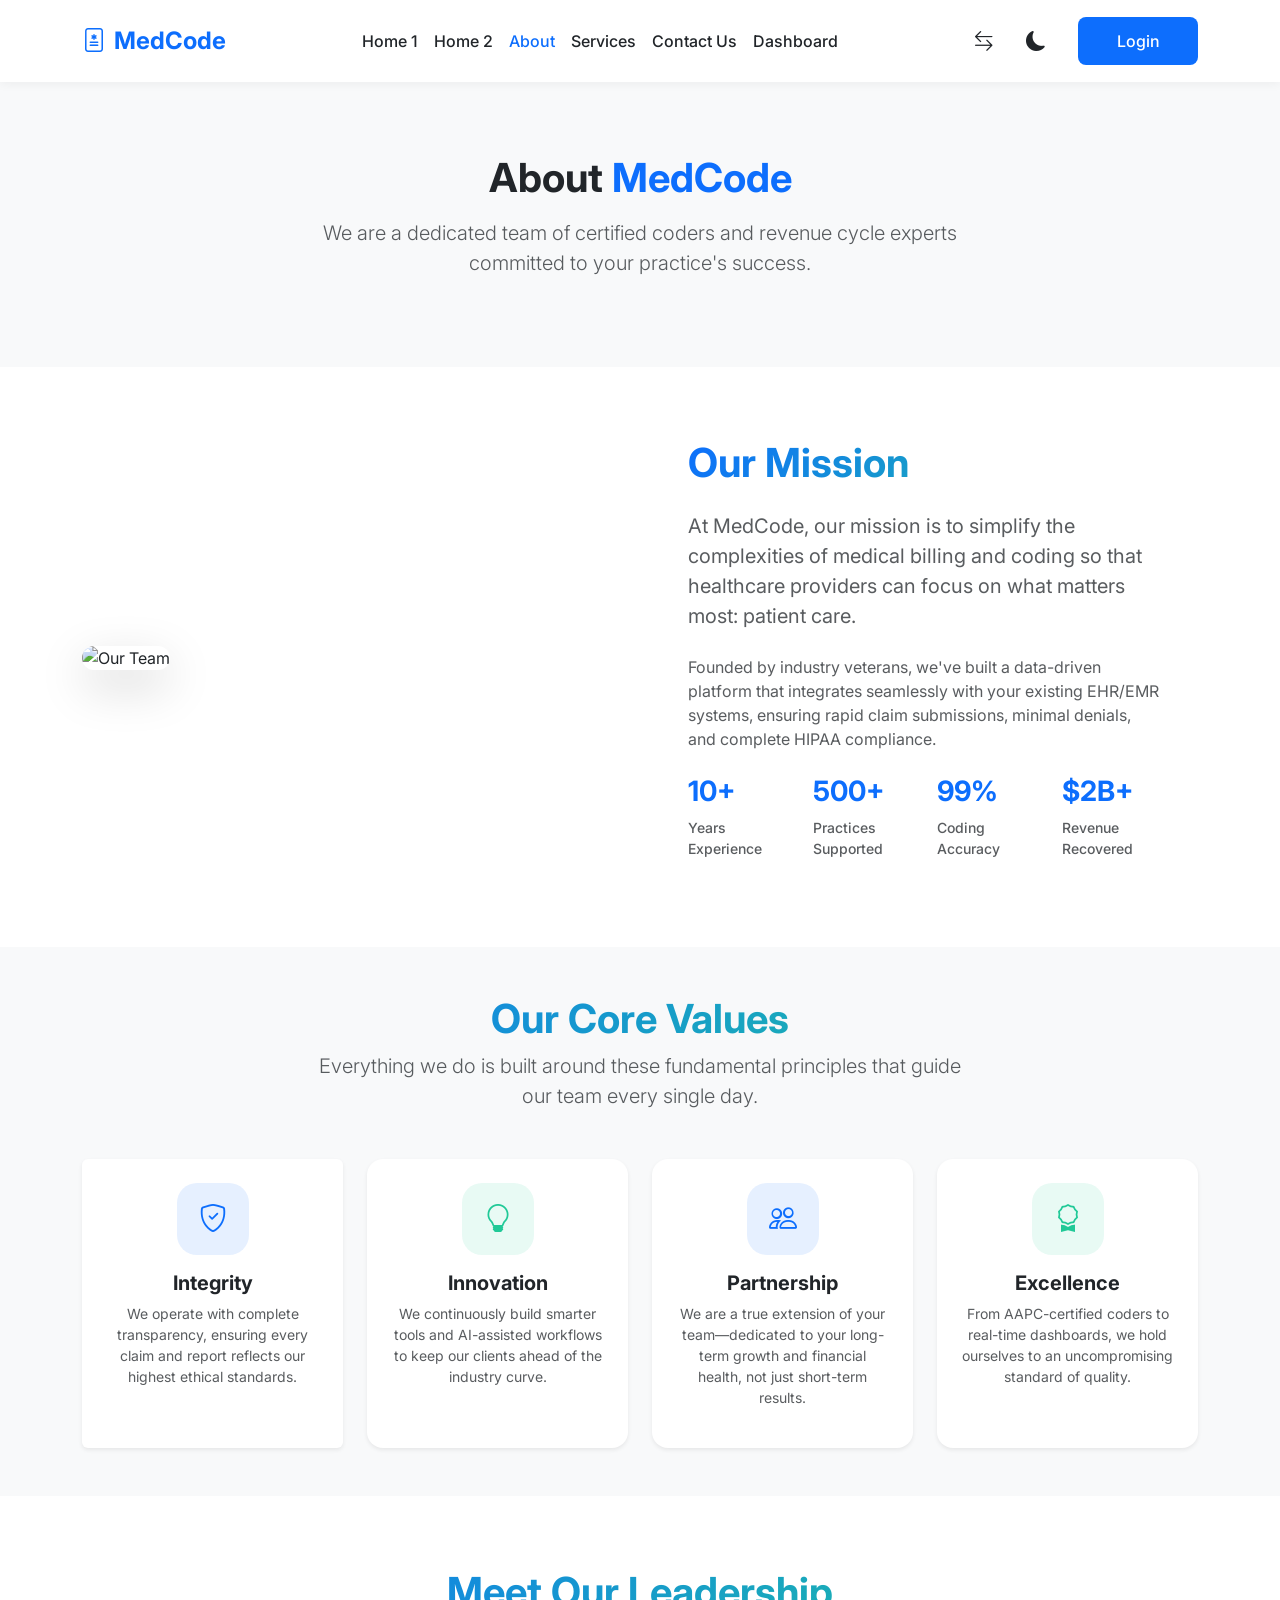
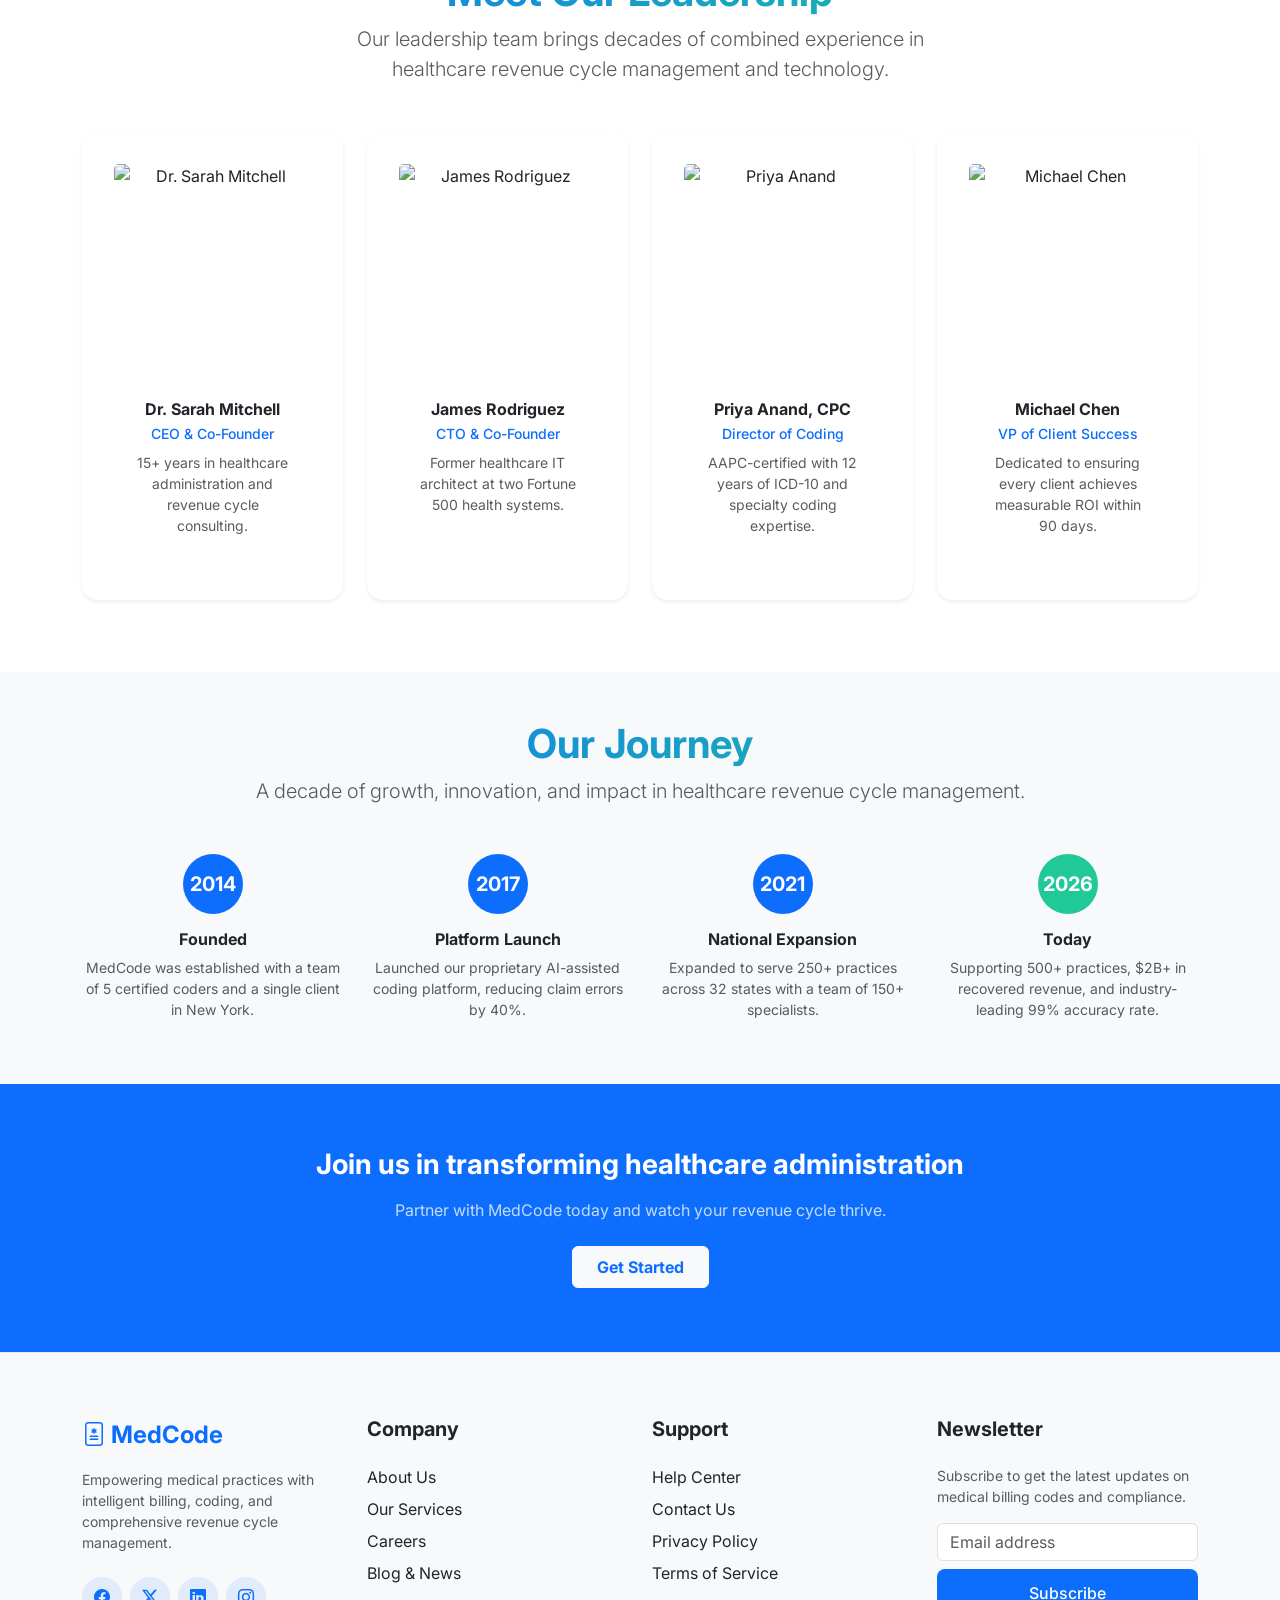
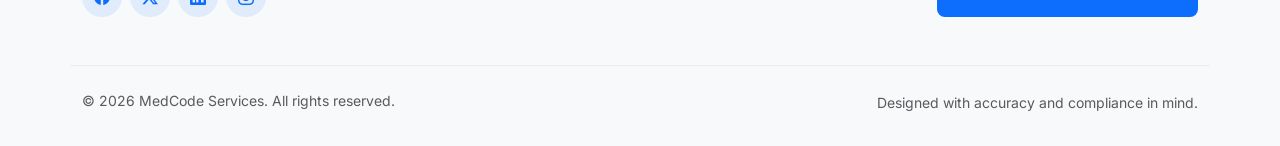
==== commit 21e25b6c: "rtl added" ====
--- a/about.html
+++ b/about.html
@@ -51,6 +51,10 @@
         </ul>
 
         <div class="d-flex flex-column flex-lg-row align-items-stretch align-items-lg-center gap-3 pb-3 pb-lg-0 mt-3 mt-lg-0">
+          <!-- RTL Toggle -->
+          <button id="rtl-toggle" class="btn btn-link nav-link px-0 me-lg-3 text-start" aria-label="Toggle RTL">
+            <i class="bi bi-arrow-left-right fs-5"></i>
+          </button>
           <!-- Theme Toggle -->
           <button id="theme-toggle" class="btn btn-link nav-link px-0 me-lg-3 text-start" aria-label="Toggle theme">
             <i id="theme-icon" class="bi bi-moon-fill fs-5"></i>
